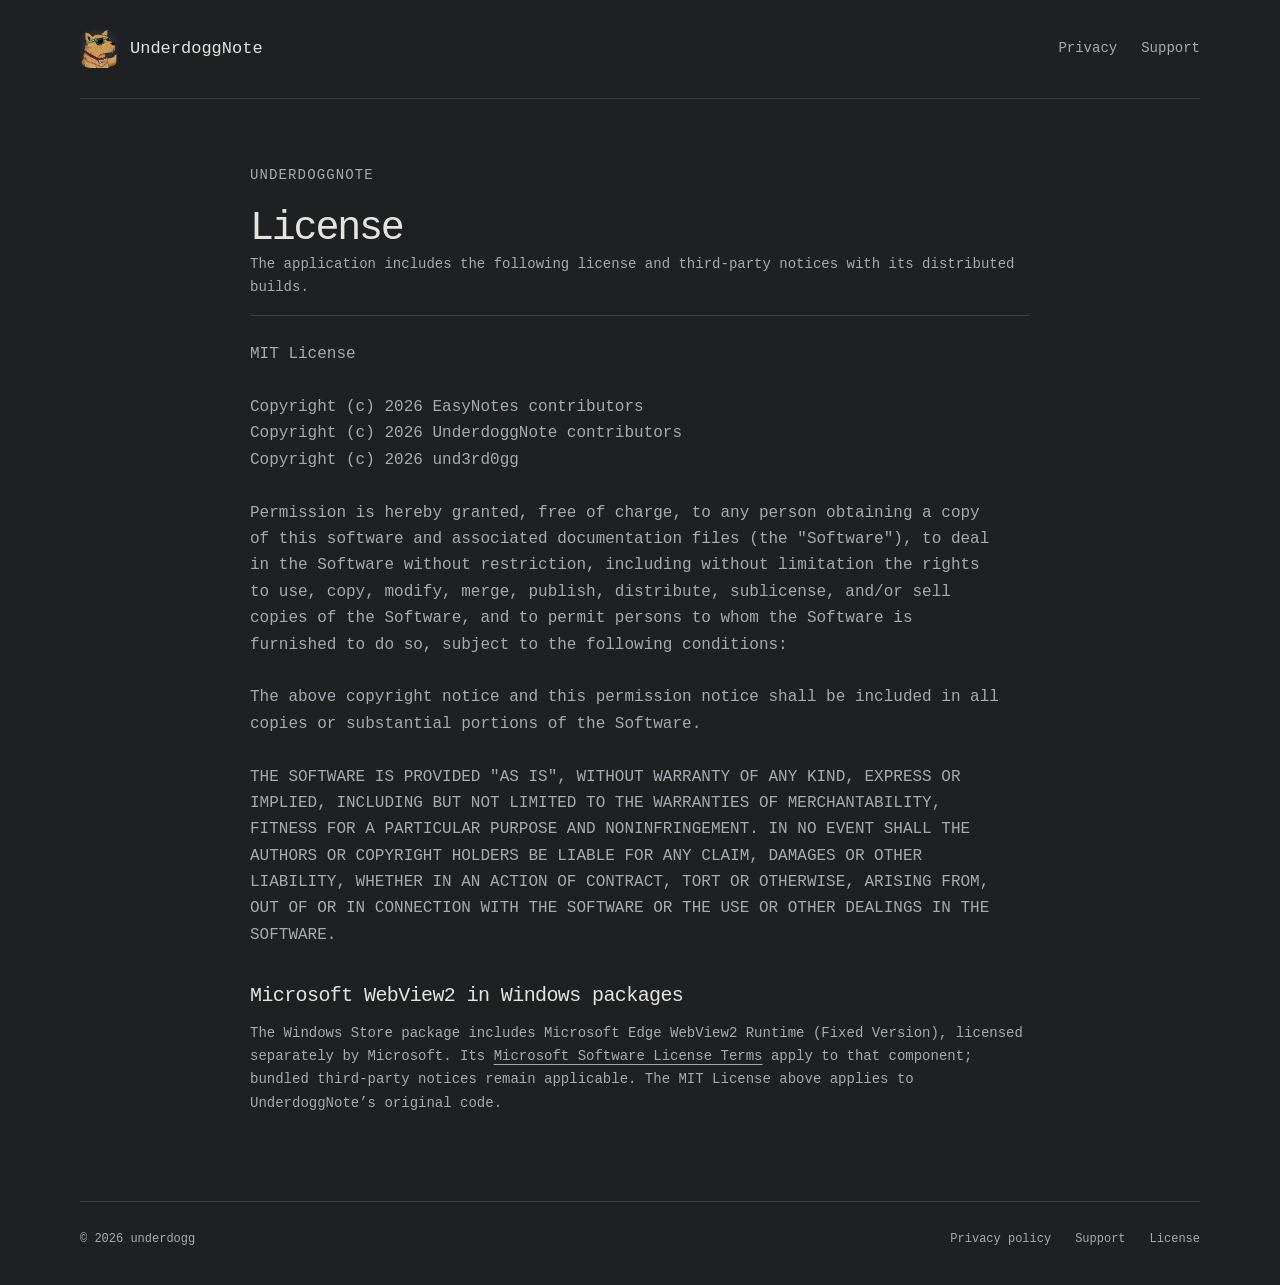
==== license/index.html @ 459000a4 "Document public OAuth availability and Microsoft runtime notices" ====
<!doctype html>
<html lang="en"><head><meta charset="utf-8"><meta name="viewport" content="width=device-width,initial-scale=1"><title>UnderdoggNote — License</title><meta name="description" content="UnderdoggNote license information from publisher underdogg."><meta http-equiv="Content-Security-Policy" content="default-src 'none'; style-src 'self'; img-src 'self'; base-uri 'none'; form-action 'none'"><link rel="icon" href="/assets/app-icon.png"><link rel="stylesheet" href="/site.css"></head><body><a class="skip" href="#content">Skip to content</a><div class="shell"><header><a class="brand" href="/"><img src="/assets/app-icon.png" width="38" height="38" alt=""><span>UnderdoggNote</span></a><nav aria-label="Main navigation"><a href="/privacy/">Privacy</a><a href="/support/">Support</a></nav></header><main id="content"><article class="prose"><p class="eyebrow">UnderdoggNote</p><h1>License</h1><p>The application includes the following license and third-party notices with its distributed builds.</p><pre>MIT License

Copyright (c) 2026 EasyNotes contributors
Copyright (c) 2026 UnderdoggNote contributors
Copyright (c) 2026 und3rd0gg

Permission is hereby granted, free of charge, to any person obtaining a copy
of this software and associated documentation files (the &quot;Software&quot;), to deal
in the Software without restriction, including without limitation the rights
to use, copy, modify, merge, publish, distribute, sublicense, and/or sell
copies of the Software, and to permit persons to whom the Software is
furnished to do so, subject to the following conditions:

The above copyright notice and this permission notice shall be included in all
copies or substantial portions of the Software.

THE SOFTWARE IS PROVIDED &quot;AS IS&quot;, WITHOUT WARRANTY OF ANY KIND, EXPRESS OR
IMPLIED, INCLUDING BUT NOT LIMITED TO THE WARRANTIES OF MERCHANTABILITY,
FITNESS FOR A PARTICULAR PURPOSE AND NONINFRINGEMENT. IN NO EVENT SHALL THE
AUTHORS OR COPYRIGHT HOLDERS BE LIABLE FOR ANY CLAIM, DAMAGES OR OTHER
LIABILITY, WHETHER IN AN ACTION OF CONTRACT, TORT OR OTHERWISE, ARISING FROM,
OUT OF OR IN CONNECTION WITH THE SOFTWARE OR THE USE OR OTHER DEALINGS IN THE
SOFTWARE.
</pre><h2>Microsoft WebView2 in Windows packages</h2><p>The Windows Store package includes Microsoft Edge WebView2 Runtime (Fixed Version), licensed separately by Microsoft. Its <a href="/assets/webview2-license.txt">Microsoft Software License Terms</a> apply to that component; bundled third-party notices remain applicable. The MIT License above applies to UnderdoggNote’s original code.</p></article></main><footer><span>© 2026 underdogg</span><nav aria-label="Footer navigation"><a href="/privacy/">Privacy policy</a><a href="/support/">Support</a><a href="/license/">License</a></nav></footer></div></body></html>
---- site.css ----
:root{color-scheme:dark;--bg:#1e2022;--surface:#25282b;--line:#3a3f44;--ink:#e6e4df;--muted:#a5abb2;--blue:#58c2ff;font:16px/1.65 ui-monospace,SFMono-Regular,Consolas,"Liberation Mono",monospace;background:var(--bg);color:var(--ink)}
*{box-sizing:border-box}body{margin:0}a{color:inherit;text-underline-offset:4px}a:hover{color:var(--blue)}a:focus-visible{outline:2px solid var(--blue);outline-offset:5px;border-radius:3px}p,h1,h2{margin:0}p+p{margin-top:1em}.shell{width:min(1120px,calc(100% - 56px));margin:auto}.skip{position:fixed;top:-100px;left:16px;padding:10px;background:var(--surface);z-index:10}.skip:focus{top:12px}header,footer{display:flex;align-items:center;justify-content:space-between;gap:24px}header{padding:30px 0;border-bottom:1px solid var(--line)}nav{display:flex;gap:24px;flex-wrap:wrap}nav a{text-decoration:none;color:var(--muted);font-size:14px}.brand{display:flex;align-items:center;gap:12px;text-decoration:none;font-size:17px}.brand img{border-radius:10px}.hero{display:grid;grid-template-columns:1.2fr 1fr;gap:64px;align-items:center;padding:94px 0 82px}.eyebrow{font-size:12px;letter-spacing:.08em;text-transform:uppercase;color:var(--muted);margin-bottom:18px}h1{font-size:clamp(34px,4.9vw,59px);line-height:1.13;letter-spacing:-.055em;font-weight:500}h2{font-size:20px;line-height:1.4;font-weight:500;letter-spacing:-.03em}.lead{color:var(--muted);font-size:17px;line-height:1.8;margin-top:25px;max-width:55ch}.hero-actions{display:flex;flex-direction:column;align-items:flex-start;gap:18px;margin-top:30px}.button{display:inline-flex;align-items:center;justify-content:space-between;gap:24px;border:1px solid #656c73;background:#30353a;text-decoration:none;padding:13px 18px;border-radius:10px;font-size:14px;min-height:48px}.text-link{font-size:13px;color:var(--muted)}.availability{margin-top:28px;color:var(--muted);font-size:12px;line-height:1.8}.note-demo{border:1px solid #464d54;border-radius:16px;background:radial-gradient(circle,#373c42 1px,transparent 1px),#202326;background-size:20px 20px;box-shadow:0 22px 60px #0003;transform:rotate(1.2deg);overflow:hidden}.demo-top,.demo-bottom{display:flex;justify-content:space-between;align-items:center;gap:16px;background:var(--surface);padding:14px 18px;color:var(--muted);font-size:10px}.demo-top{border-bottom:1px solid var(--line);letter-spacing:.1em}.demo-bottom{border-top:1px solid var(--line)}.demo-content{padding:32px 22px;min-height:278px;font-size:13px;line-height:2}.demo-content .muted{color:var(--muted)}.check{margin-top:24px!important}.feature-grid{display:grid;grid-template-columns:repeat(3,1fr);gap:28px;padding:22px 0 66px}.feature-grid article{padding-top:22px;border-top:1px solid var(--line)}.feature-number{font-size:12px;color:var(--blue);display:block;margin-bottom:15px}.feature-grid p{color:var(--muted);font-size:13px;margin-top:13px}.quiet-panel{display:flex;justify-content:space-between;gap:36px;background:var(--surface);border:1px solid var(--line);border-radius:14px;padding:30px}.quiet-panel .eyebrow{margin-bottom:9px}.quiet-panel>p{max-width:60ch;color:var(--muted);font-size:14px}.privacy-callout{padding:68px 0 76px;max-width:75ch}.privacy-callout p{font-size:14px;color:var(--muted);margin:16px 0}.prose{max-width:780px;margin:65px auto 86px}.prose h1{font-size:40px;line-height:1.2;overflow-wrap:anywhere}.prose h2{margin:34px 0 12px}.prose p{font-size:14px;color:var(--muted);overflow-wrap:anywhere}.prose .lead{font-size:18px}.document-date{margin:18px 0 32px}.prose .quiet-panel{margin-top:30px;padding:24px}.prose pre{white-space:pre-wrap;overflow-wrap:anywhere;font:13px/1.8 inherit;color:var(--muted);border-top:1px solid var(--line);padding-top:25px}footer{border-top:1px solid var(--line);padding:28px 0 36px;color:var(--muted);font-size:12px}footer nav a{font-size:12px}
@media(max-width:760px){.shell{width:calc(100% - 36px)}header{padding:20px 0;gap:16px}.brand{font-size:14px;gap:9px}.brand img{width:32px;height:32px}nav{gap:14px}nav a{font-size:12px}.hero{grid-template-columns:1fr;gap:44px;padding:54px 0 50px}.hero h1{font-size:44px}.lead{font-size:15px}.note-demo{transform:none}.demo-content{min-height:235px}.feature-grid{grid-template-columns:1fr;gap:30px;padding-bottom:42px}.quiet-panel{flex-direction:column;gap:20px;padding:24px}.privacy-callout{padding:48px 0}.prose{margin:40px auto 55px}.prose h1{font-size:32px}.prose .lead{font-size:16px}footer{align-items:flex-start;flex-direction:column;gap:16px}}
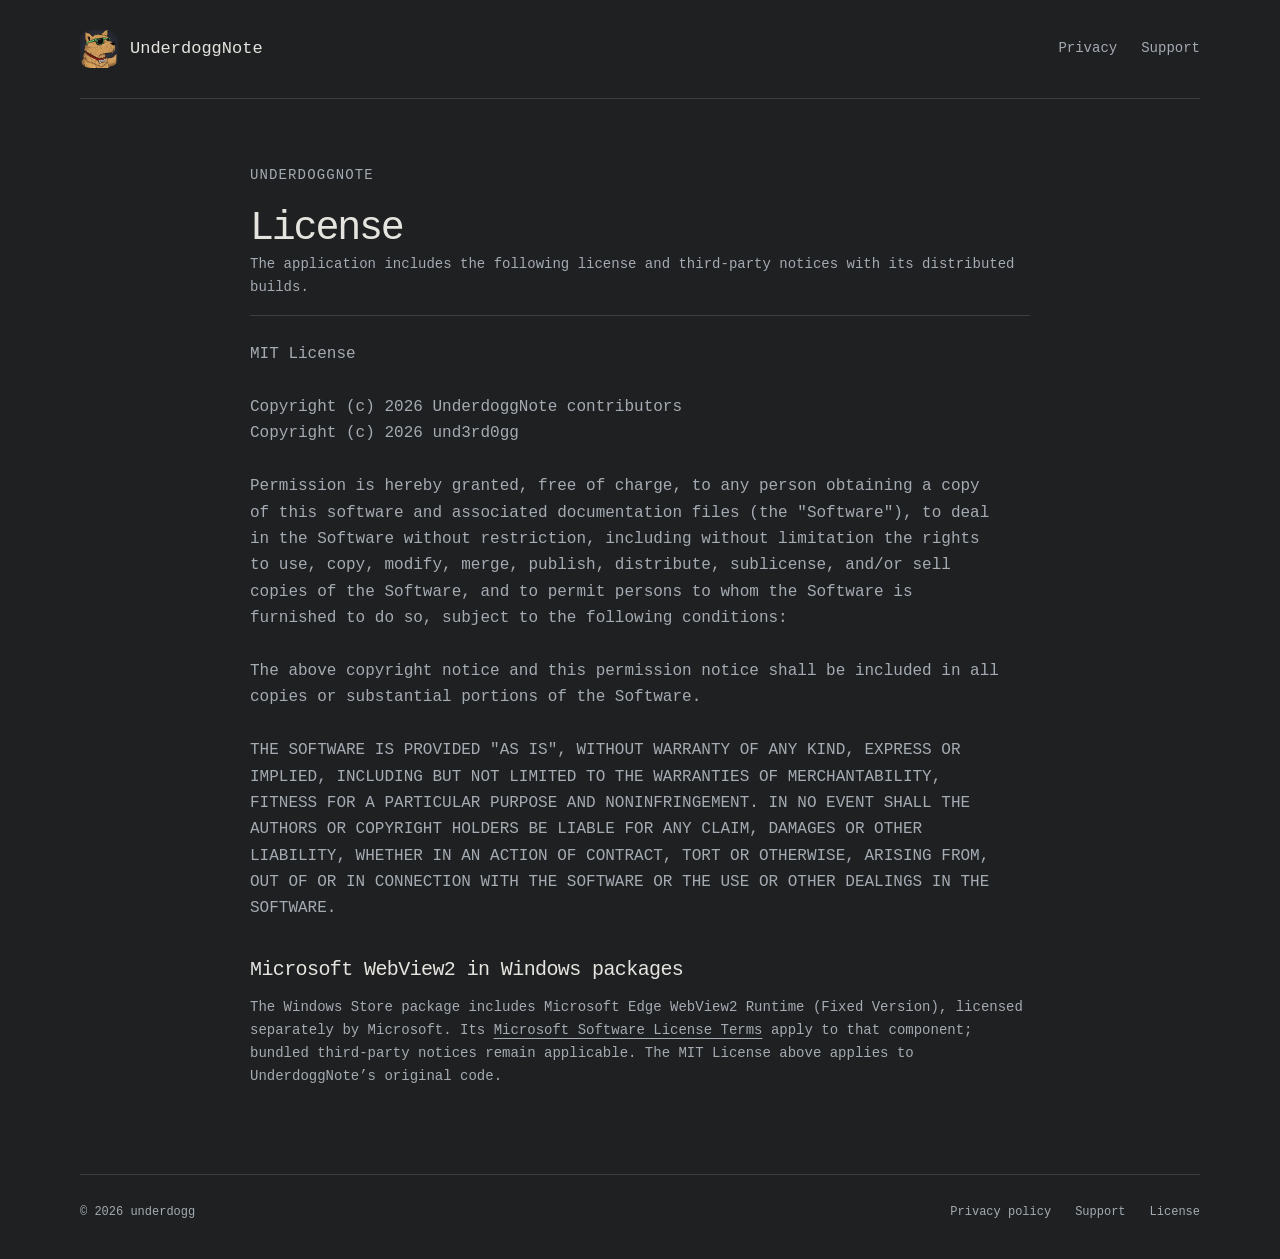
==== commit 061a7757: "Remove unrelated copyright from license page" ====
--- a/license/index.html
+++ b/license/index.html
@@ -1,7 +1,6 @@
 <!doctype html>
 <html lang="en"><head><meta charset="utf-8"><meta name="viewport" content="width=device-width,initial-scale=1"><title>UnderdoggNote — License</title><meta name="description" content="UnderdoggNote license information from publisher underdogg."><meta http-equiv="Content-Security-Policy" content="default-src 'none'; style-src 'self'; img-src 'self'; base-uri 'none'; form-action 'none'"><link rel="icon" href="/assets/app-icon.png"><link rel="stylesheet" href="/site.css"></head><body><a class="skip" href="#content">Skip to content</a><div class="shell"><header><a class="brand" href="/"><img src="/assets/app-icon.png" width="38" height="38" alt=""><span>UnderdoggNote</span></a><nav aria-label="Main navigation"><a href="/privacy/">Privacy</a><a href="/support/">Support</a></nav></header><main id="content"><article class="prose"><p class="eyebrow">UnderdoggNote</p><h1>License</h1><p>The application includes the following license and third-party notices with its distributed builds.</p><pre>MIT License
 
-Copyright (c) 2026 EasyNotes contributors
 Copyright (c) 2026 UnderdoggNote contributors
 Copyright (c) 2026 und3rd0gg
 
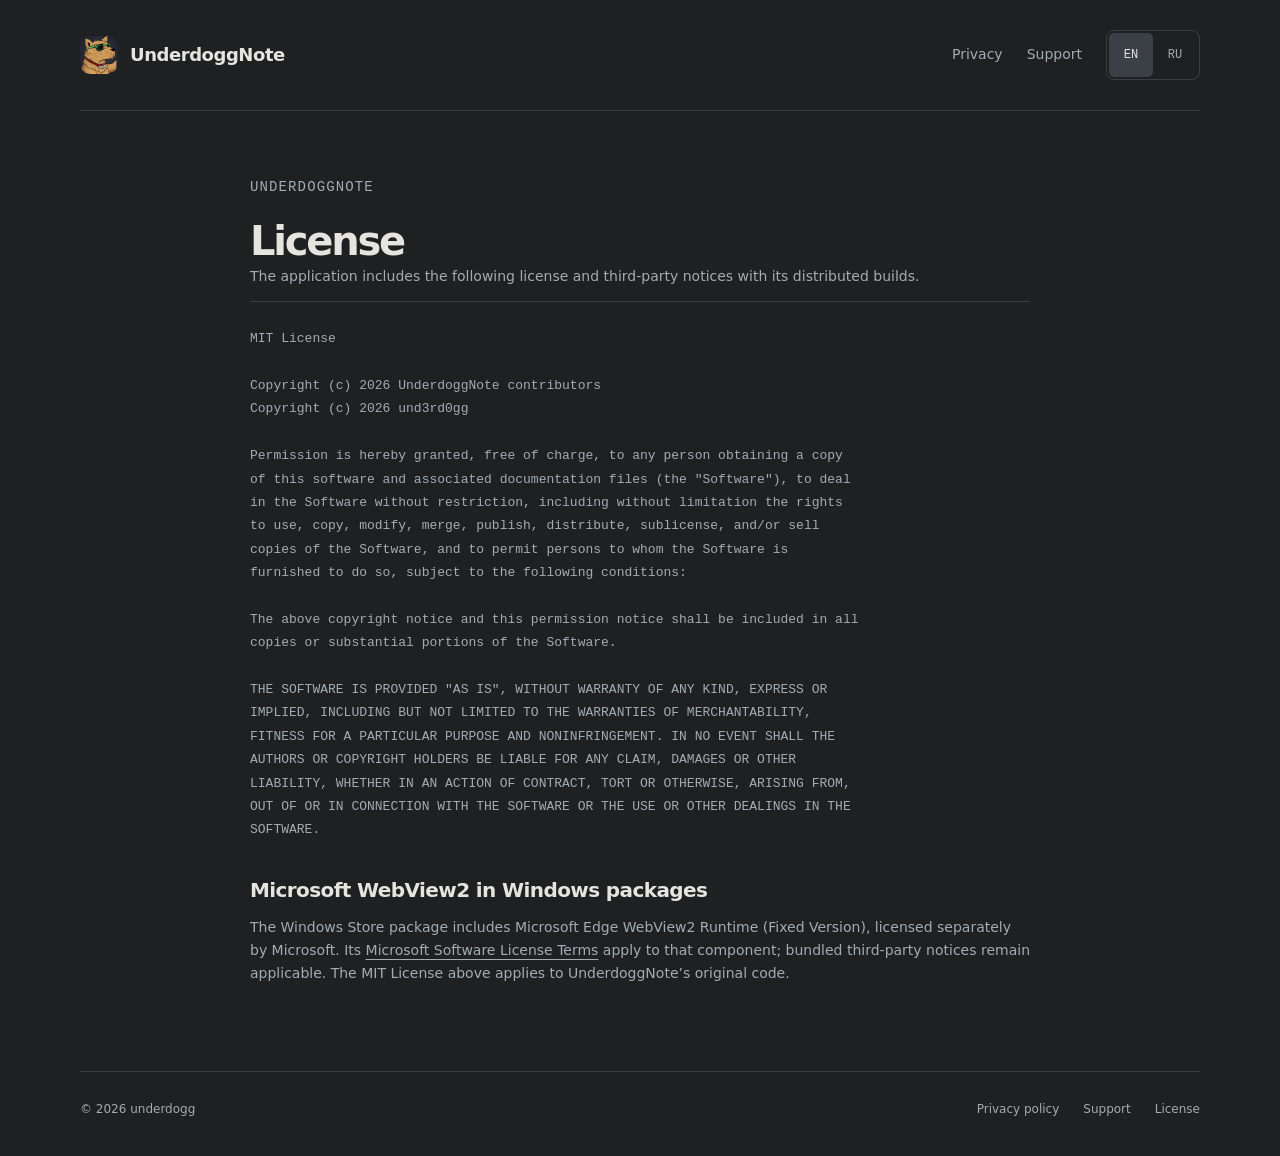
==== commit 0ab7ff09: "Add Russian pages and simplify English copy" ====
--- a/license/index.html
+++ b/license/index.html
@@ -1,5 +1,10 @@
 <!doctype html>
-<html lang="en"><head><meta charset="utf-8"><meta name="viewport" content="width=device-width,initial-scale=1"><title>UnderdoggNote — License</title><meta name="description" content="UnderdoggNote license information from publisher underdogg."><meta http-equiv="Content-Security-Policy" content="default-src 'none'; style-src 'self'; img-src 'self'; base-uri 'none'; form-action 'none'"><link rel="icon" href="/assets/app-icon.png"><link rel="stylesheet" href="/site.css"></head><body><a class="skip" href="#content">Skip to content</a><div class="shell"><header><a class="brand" href="/"><img src="/assets/app-icon.png" width="38" height="38" alt=""><span>UnderdoggNote</span></a><nav aria-label="Main navigation"><a href="/privacy/">Privacy</a><a href="/support/">Support</a></nav></header><main id="content"><article class="prose"><p class="eyebrow">UnderdoggNote</p><h1>License</h1><p>The application includes the following license and third-party notices with its distributed builds.</p><pre>MIT License
+<html lang="en"><head><meta charset="utf-8"><meta name="viewport" content="width=device-width,initial-scale=1"><title>UnderdoggNote — License</title><meta name="description" content="UnderdoggNote license information from publisher underdogg."><meta http-equiv="Content-Security-Policy" content="default-src 'none'; style-src 'self'; img-src 'self'; base-uri 'none'; form-action 'none'"><link rel="icon" href="/assets/app-icon.png"><link rel="stylesheet" href="/site.css">  <link rel="canonical" href="https://und3rd0gg.github.io/license/">
+  <link rel="alternate" hreflang="en" href="https://und3rd0gg.github.io/license/">
+  <link rel="alternate" hreflang="ru" href="https://und3rd0gg.github.io/ru/license/">
+  <link rel="alternate" hreflang="x-default" href="https://und3rd0gg.github.io/license/">
+</head><body><a class="skip" href="#content">Skip to content</a><div class="shell"><header><a class="brand" href="/"><img src="/assets/app-icon.png" width="38" height="38" alt=""><span>UnderdoggNote</span></a><nav aria-label="Main navigation"><a href="/privacy/">Privacy</a><a href="/support/">Support</a></nav>  <nav class="language-switch" aria-label="Site language"><span lang="en" aria-current="page">EN</span><a href="/ru/license/" lang="ru" hreflang="ru" aria-label="Переключить на русский">RU</a></nav>
+    </header><main id="content"><article class="prose"><p class="eyebrow">UnderdoggNote</p><h1>License</h1><p>The application includes the following license and third-party notices with its distributed builds.</p><pre>MIT License
 
 Copyright (c) 2026 UnderdoggNote contributors
 Copyright (c) 2026 und3rd0gg
--- a/site.css
+++ b/site.css
@@ -1,3 +1,32 @@
 :root{color-scheme:dark;--bg:#1e2022;--surface:#25282b;--line:#3a3f44;--ink:#e6e4df;--muted:#a5abb2;--blue:#58c2ff;font:16px/1.65 ui-monospace,SFMono-Regular,Consolas,"Liberation Mono",monospace;background:var(--bg);color:var(--ink)}
 *{box-sizing:border-box}body{margin:0}a{color:inherit;text-underline-offset:4px}a:hover{color:var(--blue)}a:focus-visible{outline:2px solid var(--blue);outline-offset:5px;border-radius:3px}p,h1,h2{margin:0}p+p{margin-top:1em}.shell{width:min(1120px,calc(100% - 56px));margin:auto}.skip{position:fixed;top:-100px;left:16px;padding:10px;background:var(--surface);z-index:10}.skip:focus{top:12px}header,footer{display:flex;align-items:center;justify-content:space-between;gap:24px}header{padding:30px 0;border-bottom:1px solid var(--line)}nav{display:flex;gap:24px;flex-wrap:wrap}nav a{text-decoration:none;color:var(--muted);font-size:14px}.brand{display:flex;align-items:center;gap:12px;text-decoration:none;font-size:17px}.brand img{border-radius:10px}.hero{display:grid;grid-template-columns:1.2fr 1fr;gap:64px;align-items:center;padding:94px 0 82px}.eyebrow{font-size:12px;letter-spacing:.08em;text-transform:uppercase;color:var(--muted);margin-bottom:18px}h1{font-size:clamp(34px,4.9vw,59px);line-height:1.13;letter-spacing:-.055em;font-weight:500}h2{font-size:20px;line-height:1.4;font-weight:500;letter-spacing:-.03em}.lead{color:var(--muted);font-size:17px;line-height:1.8;margin-top:25px;max-width:55ch}.hero-actions{display:flex;flex-direction:column;align-items:flex-start;gap:18px;margin-top:30px}.button{display:inline-flex;align-items:center;justify-content:space-between;gap:24px;border:1px solid #656c73;background:#30353a;text-decoration:none;padding:13px 18px;border-radius:10px;font-size:14px;min-height:48px}.text-link{font-size:13px;color:var(--muted)}.availability{margin-top:28px;color:var(--muted);font-size:12px;line-height:1.8}.note-demo{border:1px solid #464d54;border-radius:16px;background:radial-gradient(circle,#373c42 1px,transparent 1px),#202326;background-size:20px 20px;box-shadow:0 22px 60px #0003;transform:rotate(1.2deg);overflow:hidden}.demo-top,.demo-bottom{display:flex;justify-content:space-between;align-items:center;gap:16px;background:var(--surface);padding:14px 18px;color:var(--muted);font-size:10px}.demo-top{border-bottom:1px solid var(--line);letter-spacing:.1em}.demo-bottom{border-top:1px solid var(--line)}.demo-content{padding:32px 22px;min-height:278px;font-size:13px;line-height:2}.demo-content .muted{color:var(--muted)}.check{margin-top:24px!important}.feature-grid{display:grid;grid-template-columns:repeat(3,1fr);gap:28px;padding:22px 0 66px}.feature-grid article{padding-top:22px;border-top:1px solid var(--line)}.feature-number{font-size:12px;color:var(--blue);display:block;margin-bottom:15px}.feature-grid p{color:var(--muted);font-size:13px;margin-top:13px}.quiet-panel{display:flex;justify-content:space-between;gap:36px;background:var(--surface);border:1px solid var(--line);border-radius:14px;padding:30px}.quiet-panel .eyebrow{margin-bottom:9px}.quiet-panel>p{max-width:60ch;color:var(--muted);font-size:14px}.privacy-callout{padding:68px 0 76px;max-width:75ch}.privacy-callout p{font-size:14px;color:var(--muted);margin:16px 0}.prose{max-width:780px;margin:65px auto 86px}.prose h1{font-size:40px;line-height:1.2;overflow-wrap:anywhere}.prose h2{margin:34px 0 12px}.prose p{font-size:14px;color:var(--muted);overflow-wrap:anywhere}.prose .lead{font-size:18px}.document-date{margin:18px 0 32px}.prose .quiet-panel{margin-top:30px;padding:24px}.prose pre{white-space:pre-wrap;overflow-wrap:anywhere;font:13px/1.8 inherit;color:var(--muted);border-top:1px solid var(--line);padding-top:25px}footer{border-top:1px solid var(--line);padding:28px 0 36px;color:var(--muted);font-size:12px}footer nav a{font-size:12px}
 @media(max-width:760px){.shell{width:calc(100% - 36px)}header{padding:20px 0;gap:16px}.brand{font-size:14px;gap:9px}.brand img{width:32px;height:32px}nav{gap:14px}nav a{font-size:12px}.hero{grid-template-columns:1fr;gap:44px;padding:54px 0 50px}.hero h1{font-size:44px}.lead{font-size:15px}.note-demo{transform:none}.demo-content{min-height:235px}.feature-grid{grid-template-columns:1fr;gap:30px;padding-bottom:42px}.quiet-panel{flex-direction:column;gap:20px;padding:24px}.privacy-callout{padding:48px 0}.prose{margin:40px auto 55px}.prose h1{font-size:32px}.prose .lead{font-size:16px}footer{align-items:flex-start;flex-direction:column;gap:16px}}
+
+/* Landing page and first-user feedback, October 2026. */
+:root{--blue:#82d1ff;--green:#b3d5aa;font-family:system-ui,-apple-system,BlinkMacSystemFont,"Segoe UI",sans-serif}
+html{scroll-padding-top:24px}h3,figure{margin:0}.brand{font-size:18px;font-weight:600;letter-spacing:-.025em}.hero{grid-template-columns:1.15fr 1fr;gap:76px;padding:90px 0 78px}h1{font-size:clamp(40px,4.8vw,60px);font-weight:550}h2,h3{font-weight:550}h3{font-size:23px;line-height:1.3;letter-spacing:-.03em}.eyebrow{display:flex;align-items:center;gap:9px;font-family:ui-monospace,SFMono-Regular,Consolas,monospace;font-size:11px}.status-light{display:inline-block;width:6px;height:6px;border-radius:50%;background:var(--green);flex:0 0 auto}.lead{font-size:18px;max-width:49ch}kbd{display:inline-block;border:1px solid #51575d;border-bottom-width:2px;border-radius:5px;padding:0 5px;color:var(--ink);font:.8em/1.65 ui-monospace,SFMono-Regular,Consolas,monospace;white-space:nowrap}
+.button{justify-content:center;gap:17px;padding:14px 18px;border-radius:9px;font-size:15px;font-weight:550;min-height:50px;text-align:center}.button:hover{background:#3a4148;color:var(--ink);border-color:var(--muted)}.button-primary{color:#202522;background:var(--green);border-color:var(--green)}.button-primary:hover{color:#202522;background:#c4e5ba;border-color:#c4e5ba}.store-mark{display:grid;grid-template-columns:repeat(2,7px);grid-template-rows:repeat(2,7px);gap:2px;flex-shrink:0}.store-mark i{background:currentColor}.text-link{font-size:14px}.availability{margin-top:24px;font-size:12px;line-height:1.9}
+.capture-preview{min-width:0}.note-demo{transform:none;border-radius:13px;font-family:ui-monospace,SFMono-Regular,Consolas,"Liberation Mono",monospace}.demo-content{padding:34px 23px;min-height:285px;font-size:12px}.demo-heading{color:#c5d9e5}.demo-checked{color:#a49fb2}.saved-light{display:inline-block;width:5px;height:5px;border-radius:50%;background:var(--muted);margin-left:5px}figcaption{font-size:11px;color:var(--muted);margin-top:14px;text-align:center}
+.feature-grid{grid-template-columns:repeat(3,minmax(0,1fr));gap:36px;padding:15px 0 72px}.feature-number{font:10px/1.6 ui-monospace,SFMono-Regular,Consolas,monospace;letter-spacing:.06em;margin-bottom:16px}.feature-grid p{font-size:14px}.platform-section{padding:48px 0 72px;border-top:1px solid var(--line)}.section-heading .eyebrow{margin-bottom:12px}.section-heading h2{font-size:34px}.section-heading>p:last-child{color:var(--muted);font-size:15px;margin-top:13px;max-width:48ch}.platform-grid{display:grid;grid-template-columns:repeat(3,minmax(0,1fr));gap:18px;margin-top:30px}.platform-card{display:flex;flex-direction:column;align-items:flex-start;background:var(--surface);border:1px solid var(--line);border-radius:12px;padding:25px}.platform-available{border-color:#667d63}.platform-status{display:flex;align-items:center;gap:8px;color:var(--muted);font:10px/1.6 ui-monospace,SFMono-Regular,Consolas,monospace;margin-bottom:19px}.platform-available .platform-status{color:var(--green)}.platform-card p{font-size:14px;color:var(--muted);margin:13px 0 24px}.platform-link{color:var(--ink);font-size:13px;margin-top:auto}
+.tester-panel{display:grid;grid-template-columns:1fr 1fr;gap:32px 64px;background:var(--surface);border:1px solid var(--line);border-radius:14px;padding:38px}.try-steps{margin:0;padding-left:24px;color:var(--muted);font-size:14px}.try-steps li{padding-left:8px;margin-bottom:19px}.try-steps li:last-child{margin-bottom:0}.try-steps li::marker{color:var(--blue);font:12px ui-monospace,SFMono-Regular,Consolas,monospace}.try-steps span{display:block;color:var(--ink);font-size:16px;margin-bottom:5px}.tester-actions{display:flex;align-items:center;gap:22px;grid-column:1/-1;border-top:1px solid var(--line);padding-top:26px}.tester-actions p{color:var(--muted);font-size:12px}.privacy-callout .eyebrow{margin:0 0 12px}.prose section{scroll-margin-top:28px}.prose .button{margin-top:19px}.prose li{color:var(--muted);font-size:14px}.prose li+li{margin-top:8px}.prose pre{font:13px/1.8 ui-monospace,SFMono-Regular,Consolas,monospace}
+@media(max-width:850px){.hero{gap:35px}.platform-card{padding:21px}.tester-panel{gap:30px;padding:30px}}
+@media(max-width:700px){header{align-items:flex-start;flex-wrap:wrap;gap:18px}.brand{font-size:16px;gap:10px}nav{gap:20px}nav a{font-size:13px}.hero{grid-template-columns:1fr;gap:40px;padding:46px 0 44px}.hero h1{font-size:clamp(36px,9vw,52px)}.lead{font-size:16px;margin-top:22px}.hero-actions{align-items:stretch}.hero-actions .text-link{align-self:flex-start}.button{font-size:14px;gap:12px;padding:14px}.capture-preview{max-width:440px;width:100%;margin:auto}.demo-content{min-height:245px}.feature-grid{grid-template-columns:1fr;gap:26px;padding-bottom:45px}.feature-grid article{padding-top:19px}.feature-number{margin-bottom:12px}.platform-section{padding:38px 0 44px}.platform-grid{grid-template-columns:1fr;gap:14px;margin-top:24px}.platform-card{padding:24px}.platform-status{margin-bottom:12px}.section-heading h2{font-size:29px}.tester-panel{grid-template-columns:1fr;padding:25px}.tester-actions{flex-direction:column;align-items:flex-start;gap:14px}.privacy-callout{padding:44px 0}}
+.key-chord{white-space:nowrap}
+
+/* Both languages share the layout; page URLs retain the selected language. */
+header{display:grid;grid-template-columns:1fr auto auto}
+.language-switch{display:inline-flex;align-items:center;gap:0;flex-wrap:nowrap;border:1px solid var(--line);border-radius:8px;padding:2px}
+.language-switch a,.language-switch span{display:inline-flex;align-items:center;justify-content:center;min-width:44px;min-height:44px;padding:6px 9px;font:12px/1.2 ui-monospace,SFMono-Regular,Consolas,monospace;text-decoration:none;border-radius:5px}
+.language-switch [aria-current="page"]{color:var(--ink);background:#3a4046}
+.language-switch a{color:var(--muted)}
+.language-switch a:hover{color:var(--ink);background:#30353a}
+.hero h1:lang(ru){font-size:clamp(36px,4.3vw,54px);letter-spacing:-.045em}
+.demo-content:lang(ru){font-size:11px}
+@media(max-width:700px){
+  header{grid-template-columns:minmax(0,1fr) auto;gap:16px 10px}
+  header>.brand{grid-column:1;grid-row:1}
+  header>.language-switch{grid-column:2;grid-row:1}
+  header>nav:not(.language-switch){grid-column:1/-1;grid-row:2;gap:12px 18px}
+  .language-switch a,.language-switch span{min-width:44px;min-height:44px;padding:6px 7px}
+  .hero h1:lang(ru){font-size:clamp(32px,8vw,48px)}
+}
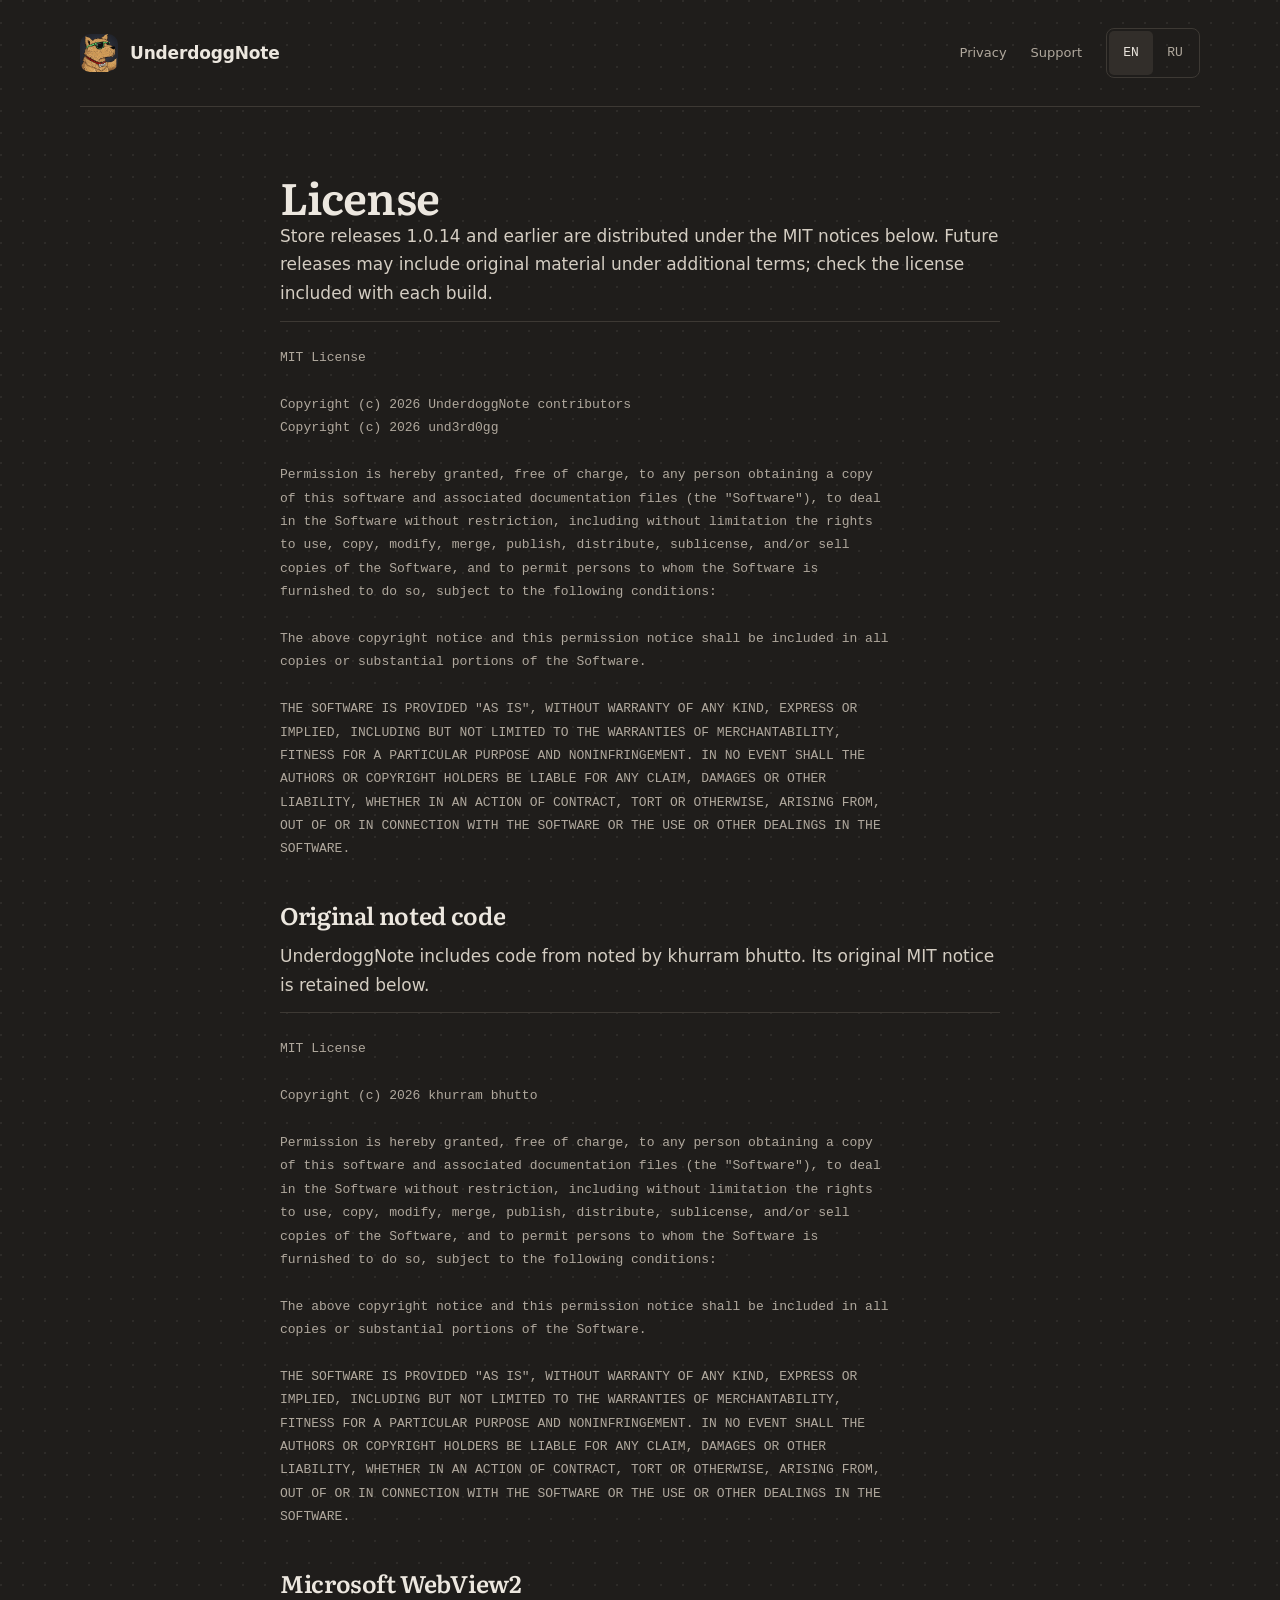
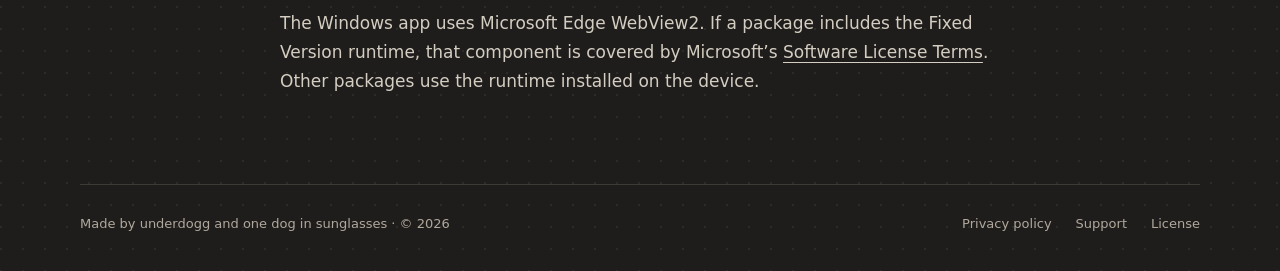
==== commit 1c77e93a: "Refresh bilingual site and mobile sharing" ====
--- a/license/index.html
+++ b/license/index.html
@@ -1,10 +1,10 @@
 <!doctype html>
-<html lang="en"><head><meta charset="utf-8"><meta name="viewport" content="width=device-width,initial-scale=1"><title>UnderdoggNote — License</title><meta name="description" content="UnderdoggNote license information from publisher underdogg."><meta http-equiv="Content-Security-Policy" content="default-src 'none'; style-src 'self'; img-src 'self'; base-uri 'none'; form-action 'none'"><link rel="icon" href="/assets/app-icon.png"><link rel="stylesheet" href="/site.css">  <link rel="canonical" href="https://und3rd0gg.github.io/license/">
+<html lang="en"><head><meta charset="utf-8"><meta name="viewport" content="width=device-width,initial-scale=1"><title>UnderdoggNote — License</title><meta name="description" content="UnderdoggNote license information from publisher underdogg."><meta http-equiv="Content-Security-Policy" content="default-src 'none'; style-src 'self'; img-src 'self'; font-src 'self'; base-uri 'none'; form-action 'none'"><link rel="icon" href="/assets/app-icon.png"><link rel="stylesheet" href="/site.css?v=20261029a">  <link rel="canonical" href="https://und3rd0gg.github.io/license/">
   <link rel="alternate" hreflang="en" href="https://und3rd0gg.github.io/license/">
   <link rel="alternate" hreflang="ru" href="https://und3rd0gg.github.io/ru/license/">
   <link rel="alternate" hreflang="x-default" href="https://und3rd0gg.github.io/license/">
 </head><body><a class="skip" href="#content">Skip to content</a><div class="shell"><header><a class="brand" href="/"><img src="/assets/app-icon.png" width="38" height="38" alt=""><span>UnderdoggNote</span></a><nav aria-label="Main navigation"><a href="/privacy/">Privacy</a><a href="/support/">Support</a></nav>  <nav class="language-switch" aria-label="Site language"><span lang="en" aria-current="page">EN</span><a href="/ru/license/" lang="ru" hreflang="ru" aria-label="Переключить на русский">RU</a></nav>
-    </header><main id="content"><article class="prose"><p class="eyebrow">UnderdoggNote</p><h1>License</h1><p>The application includes the following license and third-party notices with its distributed builds.</p><pre>MIT License
+    </header><main id="content"><article class="prose"><h1>License</h1><p>Store releases 1.0.14 and earlier are distributed under the MIT notices below. Future releases may include original material under additional terms; check the license included with each build.</p><pre>MIT License
 
 Copyright (c) 2026 UnderdoggNote contributors
 Copyright (c) 2026 und3rd0gg
@@ -26,4 +26,25 @@
 LIABILITY, WHETHER IN AN ACTION OF CONTRACT, TORT OR OTHERWISE, ARISING FROM,
 OUT OF OR IN CONNECTION WITH THE SOFTWARE OR THE USE OR OTHER DEALINGS IN THE
 SOFTWARE.
-</pre><h2>Microsoft WebView2 in Windows packages</h2><p>The Windows Store package includes Microsoft Edge WebView2 Runtime (Fixed Version), licensed separately by Microsoft. Its <a href="/assets/webview2-license.txt">Microsoft Software License Terms</a> apply to that component; bundled third-party notices remain applicable. The MIT License above applies to UnderdoggNote’s original code.</p></article></main><footer><span>© 2026 underdogg</span><nav aria-label="Footer navigation"><a href="/privacy/">Privacy policy</a><a href="/support/">Support</a><a href="/license/">License</a></nav></footer></div></body></html>
+</pre><h2>Original noted code</h2><p>UnderdoggNote includes code from noted by khurram bhutto. Its original MIT notice is retained below.</p><pre>MIT License
+
+Copyright (c) 2026 khurram bhutto
+
+Permission is hereby granted, free of charge, to any person obtaining a copy
+of this software and associated documentation files (the &quot;Software&quot;), to deal
+in the Software without restriction, including without limitation the rights
+to use, copy, modify, merge, publish, distribute, sublicense, and/or sell
+copies of the Software, and to permit persons to whom the Software is
+furnished to do so, subject to the following conditions:
+
+The above copyright notice and this permission notice shall be included in all
+copies or substantial portions of the Software.
+
+THE SOFTWARE IS PROVIDED &quot;AS IS&quot;, WITHOUT WARRANTY OF ANY KIND, EXPRESS OR
+IMPLIED, INCLUDING BUT NOT LIMITED TO THE WARRANTIES OF MERCHANTABILITY,
+FITNESS FOR A PARTICULAR PURPOSE AND NONINFRINGEMENT. IN NO EVENT SHALL THE
+AUTHORS OR COPYRIGHT HOLDERS BE LIABLE FOR ANY CLAIM, DAMAGES OR OTHER
+LIABILITY, WHETHER IN AN ACTION OF CONTRACT, TORT OR OTHERWISE, ARISING FROM,
+OUT OF OR IN CONNECTION WITH THE SOFTWARE OR THE USE OR OTHER DEALINGS IN THE
+SOFTWARE.
+</pre><h2>Microsoft WebView2</h2><p>The Windows app uses Microsoft Edge WebView2. If a package includes the Fixed Version runtime, that component is covered by Microsoft’s <a href="/assets/webview2-license.txt">Software License Terms</a>. Other packages use the runtime installed on the device.</p></article></main><footer><span>Made by underdogg and one dog in sunglasses · © 2026</span><nav aria-label="Footer navigation"><a href="/privacy/">Privacy policy</a><a href="/support/">Support</a><a href="/license/">License</a></nav></footer></div></body></html>
--- a/site.css
+++ b/site.css
@@ -1,32 +1,272 @@
-:root{color-scheme:dark;--bg:#1e2022;--surface:#25282b;--line:#3a3f44;--ink:#e6e4df;--muted:#a5abb2;--blue:#58c2ff;font:16px/1.65 ui-monospace,SFMono-Regular,Consolas,"Liberation Mono",monospace;background:var(--bg);color:var(--ink)}
-*{box-sizing:border-box}body{margin:0}a{color:inherit;text-underline-offset:4px}a:hover{color:var(--blue)}a:focus-visible{outline:2px solid var(--blue);outline-offset:5px;border-radius:3px}p,h1,h2{margin:0}p+p{margin-top:1em}.shell{width:min(1120px,calc(100% - 56px));margin:auto}.skip{position:fixed;top:-100px;left:16px;padding:10px;background:var(--surface);z-index:10}.skip:focus{top:12px}header,footer{display:flex;align-items:center;justify-content:space-between;gap:24px}header{padding:30px 0;border-bottom:1px solid var(--line)}nav{display:flex;gap:24px;flex-wrap:wrap}nav a{text-decoration:none;color:var(--muted);font-size:14px}.brand{display:flex;align-items:center;gap:12px;text-decoration:none;font-size:17px}.brand img{border-radius:10px}.hero{display:grid;grid-template-columns:1.2fr 1fr;gap:64px;align-items:center;padding:94px 0 82px}.eyebrow{font-size:12px;letter-spacing:.08em;text-transform:uppercase;color:var(--muted);margin-bottom:18px}h1{font-size:clamp(34px,4.9vw,59px);line-height:1.13;letter-spacing:-.055em;font-weight:500}h2{font-size:20px;line-height:1.4;font-weight:500;letter-spacing:-.03em}.lead{color:var(--muted);font-size:17px;line-height:1.8;margin-top:25px;max-width:55ch}.hero-actions{display:flex;flex-direction:column;align-items:flex-start;gap:18px;margin-top:30px}.button{display:inline-flex;align-items:center;justify-content:space-between;gap:24px;border:1px solid #656c73;background:#30353a;text-decoration:none;padding:13px 18px;border-radius:10px;font-size:14px;min-height:48px}.text-link{font-size:13px;color:var(--muted)}.availability{margin-top:28px;color:var(--muted);font-size:12px;line-height:1.8}.note-demo{border:1px solid #464d54;border-radius:16px;background:radial-gradient(circle,#373c42 1px,transparent 1px),#202326;background-size:20px 20px;box-shadow:0 22px 60px #0003;transform:rotate(1.2deg);overflow:hidden}.demo-top,.demo-bottom{display:flex;justify-content:space-between;align-items:center;gap:16px;background:var(--surface);padding:14px 18px;color:var(--muted);font-size:10px}.demo-top{border-bottom:1px solid var(--line);letter-spacing:.1em}.demo-bottom{border-top:1px solid var(--line)}.demo-content{padding:32px 22px;min-height:278px;font-size:13px;line-height:2}.demo-content .muted{color:var(--muted)}.check{margin-top:24px!important}.feature-grid{display:grid;grid-template-columns:repeat(3,1fr);gap:28px;padding:22px 0 66px}.feature-grid article{padding-top:22px;border-top:1px solid var(--line)}.feature-number{font-size:12px;color:var(--blue);display:block;margin-bottom:15px}.feature-grid p{color:var(--muted);font-size:13px;margin-top:13px}.quiet-panel{display:flex;justify-content:space-between;gap:36px;background:var(--surface);border:1px solid var(--line);border-radius:14px;padding:30px}.quiet-panel .eyebrow{margin-bottom:9px}.quiet-panel>p{max-width:60ch;color:var(--muted);font-size:14px}.privacy-callout{padding:68px 0 76px;max-width:75ch}.privacy-callout p{font-size:14px;color:var(--muted);margin:16px 0}.prose{max-width:780px;margin:65px auto 86px}.prose h1{font-size:40px;line-height:1.2;overflow-wrap:anywhere}.prose h2{margin:34px 0 12px}.prose p{font-size:14px;color:var(--muted);overflow-wrap:anywhere}.prose .lead{font-size:18px}.document-date{margin:18px 0 32px}.prose .quiet-panel{margin-top:30px;padding:24px}.prose pre{white-space:pre-wrap;overflow-wrap:anywhere;font:13px/1.8 inherit;color:var(--muted);border-top:1px solid var(--line);padding-top:25px}footer{border-top:1px solid var(--line);padding:28px 0 36px;color:var(--muted);font-size:12px}footer nav a{font-size:12px}
-@media(max-width:760px){.shell{width:calc(100% - 36px)}header{padding:20px 0;gap:16px}.brand{font-size:14px;gap:9px}.brand img{width:32px;height:32px}nav{gap:14px}nav a{font-size:12px}.hero{grid-template-columns:1fr;gap:44px;padding:54px 0 50px}.hero h1{font-size:44px}.lead{font-size:15px}.note-demo{transform:none}.demo-content{min-height:235px}.feature-grid{grid-template-columns:1fr;gap:30px;padding-bottom:42px}.quiet-panel{flex-direction:column;gap:20px;padding:24px}.privacy-callout{padding:48px 0}.prose{margin:40px auto 55px}.prose h1{font-size:32px}.prose .lead{font-size:16px}footer{align-items:flex-start;flex-direction:column;gap:16px}}
-
-/* Landing page and first-user feedback, October 2026. */
-:root{--blue:#82d1ff;--green:#b3d5aa;font-family:system-ui,-apple-system,BlinkMacSystemFont,"Segoe UI",sans-serif}
-html{scroll-padding-top:24px}h3,figure{margin:0}.brand{font-size:18px;font-weight:600;letter-spacing:-.025em}.hero{grid-template-columns:1.15fr 1fr;gap:76px;padding:90px 0 78px}h1{font-size:clamp(40px,4.8vw,60px);font-weight:550}h2,h3{font-weight:550}h3{font-size:23px;line-height:1.3;letter-spacing:-.03em}.eyebrow{display:flex;align-items:center;gap:9px;font-family:ui-monospace,SFMono-Regular,Consolas,monospace;font-size:11px}.status-light{display:inline-block;width:6px;height:6px;border-radius:50%;background:var(--green);flex:0 0 auto}.lead{font-size:18px;max-width:49ch}kbd{display:inline-block;border:1px solid #51575d;border-bottom-width:2px;border-radius:5px;padding:0 5px;color:var(--ink);font:.8em/1.65 ui-monospace,SFMono-Regular,Consolas,monospace;white-space:nowrap}
-.button{justify-content:center;gap:17px;padding:14px 18px;border-radius:9px;font-size:15px;font-weight:550;min-height:50px;text-align:center}.button:hover{background:#3a4148;color:var(--ink);border-color:var(--muted)}.button-primary{color:#202522;background:var(--green);border-color:var(--green)}.button-primary:hover{color:#202522;background:#c4e5ba;border-color:#c4e5ba}.store-mark{display:grid;grid-template-columns:repeat(2,7px);grid-template-rows:repeat(2,7px);gap:2px;flex-shrink:0}.store-mark i{background:currentColor}.text-link{font-size:14px}.availability{margin-top:24px;font-size:12px;line-height:1.9}
-.capture-preview{min-width:0}.note-demo{transform:none;border-radius:13px;font-family:ui-monospace,SFMono-Regular,Consolas,"Liberation Mono",monospace}.demo-content{padding:34px 23px;min-height:285px;font-size:12px}.demo-heading{color:#c5d9e5}.demo-checked{color:#a49fb2}.saved-light{display:inline-block;width:5px;height:5px;border-radius:50%;background:var(--muted);margin-left:5px}figcaption{font-size:11px;color:var(--muted);margin-top:14px;text-align:center}
-.feature-grid{grid-template-columns:repeat(3,minmax(0,1fr));gap:36px;padding:15px 0 72px}.feature-number{font:10px/1.6 ui-monospace,SFMono-Regular,Consolas,monospace;letter-spacing:.06em;margin-bottom:16px}.feature-grid p{font-size:14px}.platform-section{padding:48px 0 72px;border-top:1px solid var(--line)}.section-heading .eyebrow{margin-bottom:12px}.section-heading h2{font-size:34px}.section-heading>p:last-child{color:var(--muted);font-size:15px;margin-top:13px;max-width:48ch}.platform-grid{display:grid;grid-template-columns:repeat(3,minmax(0,1fr));gap:18px;margin-top:30px}.platform-card{display:flex;flex-direction:column;align-items:flex-start;background:var(--surface);border:1px solid var(--line);border-radius:12px;padding:25px}.platform-available{border-color:#667d63}.platform-status{display:flex;align-items:center;gap:8px;color:var(--muted);font:10px/1.6 ui-monospace,SFMono-Regular,Consolas,monospace;margin-bottom:19px}.platform-available .platform-status{color:var(--green)}.platform-card p{font-size:14px;color:var(--muted);margin:13px 0 24px}.platform-link{color:var(--ink);font-size:13px;margin-top:auto}
-.tester-panel{display:grid;grid-template-columns:1fr 1fr;gap:32px 64px;background:var(--surface);border:1px solid var(--line);border-radius:14px;padding:38px}.try-steps{margin:0;padding-left:24px;color:var(--muted);font-size:14px}.try-steps li{padding-left:8px;margin-bottom:19px}.try-steps li:last-child{margin-bottom:0}.try-steps li::marker{color:var(--blue);font:12px ui-monospace,SFMono-Regular,Consolas,monospace}.try-steps span{display:block;color:var(--ink);font-size:16px;margin-bottom:5px}.tester-actions{display:flex;align-items:center;gap:22px;grid-column:1/-1;border-top:1px solid var(--line);padding-top:26px}.tester-actions p{color:var(--muted);font-size:12px}.privacy-callout .eyebrow{margin:0 0 12px}.prose section{scroll-margin-top:28px}.prose .button{margin-top:19px}.prose li{color:var(--muted);font-size:14px}.prose li+li{margin-top:8px}.prose pre{font:13px/1.8 ui-monospace,SFMono-Regular,Consolas,monospace}
-@media(max-width:850px){.hero{gap:35px}.platform-card{padding:21px}.tester-panel{gap:30px;padding:30px}}
-@media(max-width:700px){header{align-items:flex-start;flex-wrap:wrap;gap:18px}.brand{font-size:16px;gap:10px}nav{gap:20px}nav a{font-size:13px}.hero{grid-template-columns:1fr;gap:40px;padding:46px 0 44px}.hero h1{font-size:clamp(36px,9vw,52px)}.lead{font-size:16px;margin-top:22px}.hero-actions{align-items:stretch}.hero-actions .text-link{align-self:flex-start}.button{font-size:14px;gap:12px;padding:14px}.capture-preview{max-width:440px;width:100%;margin:auto}.demo-content{min-height:245px}.feature-grid{grid-template-columns:1fr;gap:26px;padding-bottom:45px}.feature-grid article{padding-top:19px}.feature-number{margin-bottom:12px}.platform-section{padding:38px 0 44px}.platform-grid{grid-template-columns:1fr;gap:14px;margin-top:24px}.platform-card{padding:24px}.platform-status{margin-bottom:12px}.section-heading h2{font-size:29px}.tester-panel{grid-template-columns:1fr;padding:25px}.tester-actions{flex-direction:column;align-items:flex-start;gap:14px}.privacy-callout{padding:44px 0}}
+/* UnderdoggNote site styles. One rule per selector; breakpoints at the end. */
+
+@font-face{font-family:"Literata";font-style:normal;font-weight:600;font-display:swap;src:url(/assets/fonts/literata-latin-600-normal.woff2) format("woff2");unicode-range:U+0000-00FF,U+0131,U+0152-0153,U+02BB-02BC,U+02C6,U+02DA,U+02DC,U+0304,U+0308,U+0329,U+2000-206F,U+20AC,U+2122,U+2191,U+2193,U+2212,U+2215,U+FEFF,U+FFFD}
+@font-face{font-family:"Literata";font-style:normal;font-weight:600;font-display:swap;src:url(/assets/fonts/literata-latin-ext-600-normal.woff2) format("woff2");unicode-range:U+0100-02BA,U+02BD-02C5,U+02C7-02CC,U+02CE-02D7,U+02DD-02FF,U+0304,U+0308,U+0329,U+1D00-1DBF,U+1E00-1E9F,U+1EF2-1EFF,U+2020,U+20A0-20AB,U+20AD-20C0,U+2113,U+2C60-2C7F,U+A720-A7FF}
+@font-face{font-family:"Literata";font-style:normal;font-weight:600;font-display:swap;src:url(/assets/fonts/literata-cyrillic-600-normal.woff2) format("woff2");unicode-range:U+0301,U+0400-045F,U+0490-0491,U+04B0-04B1,U+2116}
+
+:root{
+  color-scheme:dark;
+  /* Warm neutrals taken from the dog's coat; accents from its glasses and collar. */
+  --bg:#1f1d1b;
+  --surface:#282522;
+  --surface-2:#322e2a;
+  --line:#3d3934;
+  --line-strong:#5a534b;
+  --ink:#ece7df;
+  --ink-soft:#d4cdc2;
+  --muted:#b0a89d;
+  --green:#b5d6a7;
+  --green-hover:#c7e3bb;
+  --on-green:#1f2a1c;
+  --collar:#e0665a;
+  --focus:#f0c674;
+  --font-display:"Literata",Georgia,"Times New Roman",serif;
+  --font-text:system-ui,-apple-system,BlinkMacSystemFont,"Segoe UI",Roboto,sans-serif;
+  --font-mono:ui-monospace,"Cascadia Mono",SFMono-Regular,Consolas,"Liberation Mono",monospace;
+  /* Six steps. Nothing on the page is smaller than --fs-label. */
+  --fs-label:13px;
+  --fs-small:15px;
+  --fs-body:17px;
+  --fs-h3:20px;
+  --fs-h2:clamp(26px,3vw,32px);
+  --fs-h1:clamp(38px,5vw,60px);
+  --section-y:72px;
+  font:16px/1.65 var(--font-text);
+  background:var(--bg);
+  color:var(--ink);
+  caret-color:var(--green);
+  accent-color:var(--green);
+  scrollbar-color:var(--line-strong) var(--bg);
+}
+
+*{box-sizing:border-box}
+html{scroll-padding-top:24px}
+body{
+  margin:0;
+  background-color:var(--bg);
+  /* The same dotted paper as the app's editor. */
+  background-image:radial-gradient(circle at 1px 1px,rgb(236 231 223 / .07) 1px,transparent 0);
+  background-size:22px 22px;
+}
+::selection{background:#4f5e45;color:var(--ink)}
+
+p,h1,h2,h3,figure{margin:0}
+p+p{margin-top:1em}
+h1,h2,h3{font-family:var(--font-display);font-weight:600;color:var(--ink);text-wrap:balance}
+h1{font-size:var(--fs-h1);line-height:1.08;letter-spacing:-.02em}
+h2{font-size:var(--fs-h2);line-height:1.2;letter-spacing:-.015em}
+h3{font-size:var(--fs-h3);line-height:1.3;letter-spacing:-.01em}
+p,li{text-wrap:pretty}
+
+a{color:inherit;text-decoration-thickness:1px;text-underline-offset:.22em}
+a:hover{color:var(--green);text-decoration-thickness:2px}
+:focus-visible{outline:2px solid var(--focus);outline-offset:3px;border-radius:4px}
+
+code{font:.92em var(--font-mono);color:var(--ink)}
+kbd{display:inline-block;border:1px solid var(--line-strong);border-bottom-width:2px;border-radius:5px;padding:0 5px;color:var(--ink);font:.8em/1.65 var(--font-mono);white-space:nowrap}
 .key-chord{white-space:nowrap}
 
-/* Both languages share the layout; page URLs retain the selected language. */
-header{display:grid;grid-template-columns:1fr auto auto}
+/* Layout shell */
+.shell{width:min(1120px,calc(100% - 56px));margin:auto}
+.skip{position:fixed;top:-100px;left:16px;padding:10px 14px;background:var(--surface);border:1px solid var(--line);border-radius:8px;z-index:10}
+.skip:focus{top:12px}
+
+header{display:grid;grid-template-columns:1fr auto auto;align-items:center;gap:24px;padding:28px 0;border-bottom:1px solid var(--line)}
+nav{display:flex;gap:24px;flex-wrap:wrap}
+nav a{text-decoration:none;color:var(--muted);font-size:var(--fs-label)}
+nav a:hover{color:var(--ink)}
+.brand{display:flex;align-items:center;gap:12px;text-decoration:none;font-size:var(--fs-body);font-weight:600;letter-spacing:-.01em}
+.brand:hover{color:var(--ink)}
+.brand img{border-radius:10px}
+
 .language-switch{display:inline-flex;align-items:center;gap:0;flex-wrap:nowrap;border:1px solid var(--line);border-radius:8px;padding:2px}
-.language-switch a,.language-switch span{display:inline-flex;align-items:center;justify-content:center;min-width:44px;min-height:44px;padding:6px 9px;font:12px/1.2 ui-monospace,SFMono-Regular,Consolas,monospace;text-decoration:none;border-radius:5px}
-.language-switch [aria-current="page"]{color:var(--ink);background:#3a4046}
+.language-switch a,.language-switch span{display:inline-flex;align-items:center;justify-content:center;min-width:44px;min-height:44px;padding:6px 9px;font:var(--fs-label)/1.2 var(--font-mono);text-decoration:none;border-radius:5px}
+.language-switch [aria-current="page"]{color:var(--ink);background:var(--surface-2)}
 .language-switch a{color:var(--muted)}
-.language-switch a:hover{color:var(--ink);background:#30353a}
-.hero h1:lang(ru){font-size:clamp(36px,4.3vw,54px);letter-spacing:-.045em}
-.demo-content:lang(ru){font-size:11px}
+.language-switch a:hover{color:var(--ink);background:var(--surface)}
+
+footer{display:flex;align-items:center;justify-content:space-between;gap:24px;border-top:1px solid var(--line);padding:28px 0 36px;color:var(--muted);font-size:var(--fs-label)}
+footer nav a{font-size:var(--fs-label)}
+
+/* Buttons and links */
+.button{display:inline-flex;align-items:center;justify-content:center;gap:14px;min-height:50px;padding:14px 20px;border:1px solid var(--line-strong);border-radius:10px;background:var(--surface-2);color:var(--ink);font:600 var(--fs-small)/1.3 var(--font-text);text-decoration:none;text-align:center;cursor:pointer}
+.button:hover{background:#3b3631;border-color:var(--muted);color:var(--ink)}
+.button-primary{color:var(--on-green);background:var(--green);border-color:var(--green)}
+.button-primary:hover{color:var(--on-green);background:var(--green-hover);border-color:var(--green-hover)}
+.store-mark{display:grid;grid-template-columns:repeat(2,7px);grid-template-rows:repeat(2,7px);gap:2px;flex-shrink:0}
+.store-mark i{background:currentColor}
+.text-link{font-size:var(--fs-small);color:var(--muted)}
+.text-link:hover{color:var(--ink)}
+/* Phones get "send the link to my PC"; share-link.js reveals it off Windows. */
+.send-to-pc{display:none}
+
+/* Dog notes: short lines from the mascot, set like text typed in the app. */
+.dog-note{display:flex;align-items:center;gap:12px;width:fit-content;max-width:min(100%,42ch);margin-top:20px;padding:8px 16px 8px 8px;border:1px solid var(--line);border-radius:22px 22px 22px 6px;background:var(--surface);box-shadow:0 8px 24px rgb(0 0 0 / .22);font:var(--fs-label)/1.5 var(--font-mono);color:var(--ink)}
+.dog-note img{flex:none;width:36px;height:36px;border-radius:50%;box-shadow:0 0 0 2px var(--collar)}
+.dog-note p{margin:0}
+
+/* Hero */
+.hero{display:grid;grid-template-columns:minmax(0,.95fr) minmax(0,1.25fr);gap:64px;align-items:center;padding:80px 0 var(--section-y)}
+.lead{color:var(--ink-soft);font-size:var(--fs-body);line-height:1.75;margin-top:24px;max-width:46ch}
+.hero-sublead{color:var(--muted);font-size:var(--fs-small);line-height:1.7;margin-top:14px;max-width:46ch}
+.hero-actions{display:flex;flex-direction:column;align-items:flex-start;gap:16px;margin-top:30px}
+.availability{margin-top:22px;color:var(--ink);font-size:var(--fs-small);line-height:1.6;max-width:46ch}
+.hero-media{min-width:0}
+.hero-media .dog-note{margin-left:auto}
+
+/* Demo carousel */
+.capture-preview{min-width:0}
+.demo-stage{position:relative}
+.demo-image{display:block;width:100%;height:auto;aspect-ratio:8/5;object-fit:contain;border:1px solid var(--line-strong);border-radius:14px;background:#1b1a18;box-shadow:0 24px 60px rgb(0 0 0 / .35)}
+.demo-hotkey-badge{position:absolute;left:12px;bottom:12px;display:flex;align-items:center;gap:5px;padding:6px 9px;border:1px solid var(--line-strong);border-radius:8px;background:rgb(31 29 27 / .92);color:var(--ink);font-size:var(--fs-label)}
+.demo-hotkey-badge[hidden]{display:none}
+.demo-stage .demo-toggle{position:absolute;top:48px;right:10px;display:grid;place-items:center;width:36px;height:36px;padding:0;border:1px solid var(--line-strong);border-radius:8px;background:rgb(31 29 27 / .9);color:var(--ink);cursor:pointer;opacity:.75}
+.demo-stage .demo-toggle:hover,.demo-stage .demo-toggle:focus-visible{opacity:1}
+.demo-stage .demo-toggle[hidden]{display:none}
+.demo-toggle svg{width:14px;height:14px;fill:currentColor}
+.demo-toggle[data-state="playing"] .icon-play,.demo-toggle[data-state="paused"] .icon-pause{display:none}
+.demo-controls{margin-top:12px;min-width:0}
+.demo-controls[hidden]{display:none}
+.demo-choices{display:flex;gap:5px;flex-wrap:nowrap;overflow-x:auto;max-width:100%;scrollbar-width:thin}
+.demo-controls button{flex:0 0 auto;white-space:nowrap;min-height:44px;border:1px solid transparent;border-radius:8px;background:transparent;color:var(--muted);cursor:pointer;font:inherit;font-size:var(--fs-label);line-height:1.4;padding:8px 11px}
+.demo-controls button:hover{color:var(--ink);border-color:var(--line)}
+.demo-controls button:focus-visible{outline-offset:-3px}
+.demo-controls button[aria-pressed="true"]{background:var(--surface-2);border-color:var(--line-strong);box-shadow:inset 0 -3px 0 var(--green);color:var(--ink)}
+.demo-controls .demo-resume{border-color:var(--line);margin-top:8px}
+.demo-controls .demo-resume[hidden]{display:none}
+.demo-caption{min-height:2.6em;margin-top:8px;color:var(--muted);font-size:var(--fs-label);line-height:1.5;font-variant-numeric:tabular-nums}
+
+/* Sections */
+.more,.platform-section,.comparison,.story,.faq,.closing{padding:var(--section-y) 0;border-top:1px solid var(--line)}
+.section-heading>p{color:var(--muted);font-size:var(--fs-small);margin-top:12px;max-width:48ch}
+
+.more-list{display:grid;grid-template-columns:repeat(3,minmax(0,1fr));gap:40px;margin-top:32px}
+.more-list h3{margin-bottom:10px}
+.more-list p{color:var(--muted);font-size:var(--fs-small);line-height:1.7}
+
+.platform-grid{display:grid;grid-template-columns:repeat(2,minmax(0,1fr));gap:18px;margin-top:30px}
+.platform-card{display:flex;flex-direction:column;align-items:flex-start;padding:26px;border:1px solid var(--line);border-radius:12px;background:var(--surface)}
+.platform-available{border-color:#62785b}
+.platform-status{display:flex;align-items:center;gap:8px;margin-bottom:14px;color:var(--muted);font-size:var(--fs-label)}
+.platform-available .platform-status{color:var(--green)}
+.status-light{display:inline-block;width:7px;height:7px;border-radius:50%;background:var(--green);flex:0 0 auto}
+.platform-card p{color:var(--muted);font-size:var(--fs-small);margin:12px 0 24px}
+.platform-link{margin-top:auto;color:var(--ink);font-size:var(--fs-small)}
+.platform-other{margin-top:20px;color:var(--muted);font-size:var(--fs-small)}
+
+.compare-scroll{width:100%;overflow-x:auto;margin-top:28px;border:1px solid var(--line);border-radius:12px;background:var(--surface)}
+.compare-table{width:100%;min-width:790px;border-collapse:collapse;text-align:left;font-size:var(--fs-small);line-height:1.55;font-variant-numeric:tabular-nums}
+.compare-table th,.compare-table td{padding:16px;vertical-align:top;border-bottom:1px solid var(--line);border-right:1px solid var(--line)}
+.compare-table tr>*:last-child{border-right:0}
+.compare-table tbody tr:last-child>*{border-bottom:0}
+.compare-table thead th{background:var(--surface-2);color:var(--ink);font-weight:600}
+.compare-table tbody th,.compare-table thead th:first-child{position:sticky;left:0;z-index:1;background:var(--surface-2)}
+.compare-table tbody th{width:14%;color:var(--ink);font-weight:600}
+.compare-table td{width:21.5%;color:var(--muted)}
+.compare-table a{color:var(--ink)}
+.comparison .dog-note{margin-left:auto}
+
+.story{display:grid;grid-template-columns:minmax(0,1fr) 240px;gap:56px;align-items:center}
+.story__copy{max-width:60ch}
+.story__copy p{color:var(--ink-soft);font-size:var(--fs-body);line-height:1.75;margin-top:16px}
+.story__art{display:flex;flex-direction:column;align-items:center;gap:16px}
+.story__art img{width:200px;height:auto;border-radius:28px;box-shadow:0 18px 40px rgb(0 0 0 / .35);transform:rotate(-2deg)}
+.story__art figcaption{max-width:28ch;color:var(--ink);font:var(--fs-label)/1.5 var(--font-mono);text-align:center}
+
+.faq-grid{display:grid;grid-template-columns:repeat(2,minmax(0,1fr));gap:0 48px;margin-top:24px}
+.faq-item{padding:24px 0;border-top:1px solid var(--line)}
+.faq-item p{color:var(--muted);font-size:var(--fs-small);line-height:1.75;margin-top:10px}
+
+.closing{display:grid;grid-template-columns:minmax(0,1fr) auto;gap:32px 56px;align-items:end}
+.closing p{color:var(--ink-soft);font-size:var(--fs-body);margin-top:14px;max-width:46ch}
+.closing-actions{display:flex;flex-wrap:wrap;gap:14px;margin-top:26px}
+.closing .dog-note{margin-top:0}
+
+.feedback{padding:36px 0 44px;border-top:1px solid var(--line)}
+.feedback p{color:var(--muted);font-size:var(--fs-small);max-width:70ch}
+
+/* Text pages: support, privacy, license */
+.prose{max-width:720px;margin:64px auto 88px}
+.prose h1{font-size:clamp(32px,4vw,44px);line-height:1.15;overflow-wrap:anywhere}
+.prose h2{font-size:24px;margin:40px 0 12px}
+.prose p,.prose li{color:var(--ink-soft);font-size:var(--fs-body);line-height:1.7;overflow-wrap:anywhere}
+.prose .lead{color:var(--ink);font-size:var(--fs-body);margin-top:16px}
+.prose li+li{margin-top:8px}
+.prose section{scroll-margin-top:28px}
+.prose .button{margin-top:18px}
+.prose pre{white-space:pre-wrap;overflow-wrap:anywhere;font:var(--fs-label)/1.8 var(--font-mono);color:var(--muted);border-top:1px solid var(--line);padding-top:24px}
+.document-date{margin:16px 0 32px;color:var(--muted);font-size:var(--fs-small)}
+.quiet-panel{margin-top:28px;padding:24px;border:1px solid var(--line);border-radius:12px;background:var(--surface)}
+.quiet-panel>p{max-width:60ch;color:var(--ink-soft);font-size:var(--fs-small)}
+
+/* 404 */
+.not-found{display:grid;grid-template-columns:200px minmax(0,1fr);gap:48px;align-items:center;padding:var(--section-y) 0}
+.not-found img{width:200px;height:auto;border-radius:28px;transform:rotate(-3deg)}
+.not-found section+section{margin-top:28px;padding-top:28px;border-top:1px solid var(--line)}
+.not-found p{color:var(--ink-soft);font-size:var(--fs-body);margin-top:12px}
+.not-found .text-link{display:inline-block;margin-top:14px}
+
+/* Breakpoints */
+@media(max-width:950px){
+  .hero{gap:40px}
+  .more-list{grid-template-columns:1fr;gap:28px;max-width:60ch}
+}
+
 @media(max-width:700px){
-  header{grid-template-columns:minmax(0,1fr) auto;gap:16px 10px}
+  :root{--section-y:56px}
+  .shell{width:calc(100% - 36px)}
+  header{grid-template-columns:minmax(0,1fr) auto;gap:14px 10px;padding:18px 0}
   header>.brand{grid-column:1;grid-row:1}
   header>.language-switch{grid-column:2;grid-row:1}
-  header>nav:not(.language-switch){grid-column:1/-1;grid-row:2;gap:12px 18px}
-  .language-switch a,.language-switch span{min-width:44px;min-height:44px;padding:6px 7px}
-  .hero h1:lang(ru){font-size:clamp(32px,8vw,48px)}
-}
+  header>nav:not(.language-switch){grid-column:1/-1;grid-row:2;gap:0 18px}
+  header>nav:not(.language-switch) a{display:inline-flex;align-items:center;min-height:44px}
+  .brand{font-size:var(--fs-small);gap:10px}
+  .brand img{width:32px;height:32px}
+
+  /* Phone order: title, lead, demo, then the rest. */
+  .hero{display:flex;flex-direction:column;align-items:stretch;gap:20px;padding:40px 0 var(--section-y)}
+  .hero-copy{display:contents}
+  .hero h1{order:1}
+  .hero .lead{order:2;margin-top:0}
+  .hero .hero-media{order:3}
+  .hero .hero-sublead{order:4;margin-top:4px}
+  .hero .hero-actions{order:5;align-items:stretch;margin-top:4px}
+  .hero .availability{order:6;margin-top:0}
+  .hero-actions .text-link{align-self:flex-start}
+  .capture-preview .demo-stage{margin-inline:-18px}
+  .capture-preview .demo-image{border-radius:0;border-inline:0}
+  .hero-media .dog-note{margin-left:0}
+
+  .more-list,.platform-grid,.faq-grid{grid-template-columns:1fr}
+  .more-list{gap:28px;margin-top:24px}
+  .platform-grid{gap:14px;margin-top:24px}
+  .platform-card{padding:22px}
+  .faq-grid{gap:0}
+  .compare-scroll{margin-top:20px}
+  .compare-table th,.compare-table td{padding:13px}
+  .comparison .dog-note{margin-left:0}
+  .dog-note{max-width:none}
+
+  .story{grid-template-columns:1fr;gap:28px}
+  .story__art{flex-direction:row;align-items:center;justify-content:flex-start}
+  .story__art img{width:112px;border-radius:20px}
+  .story__art figcaption{text-align:left}
+
+  .closing{grid-template-columns:1fr;gap:24px}
+  .closing-actions{flex-direction:column;align-items:stretch}
+
+  .prose{margin:40px auto 56px}
+  .not-found{grid-template-columns:1fr;gap:28px}
+  .not-found img{width:140px}
+  footer{flex-direction:column;align-items:flex-start;gap:14px}
+}
+
+@media(max-width:700px),(pointer:coarse){
+  .send-to-pc:not([hidden]){display:inline-flex}
+  .send-to-pc:not([hidden]) ~ .button-primary{background:transparent;color:var(--ink);border-color:var(--muted)}
+  .demo-stage .demo-toggle{width:44px;height:44px;opacity:1}
+}
+
+@media(prefers-reduced-motion:reduce){
+  html{scroll-behavior:auto}
+}
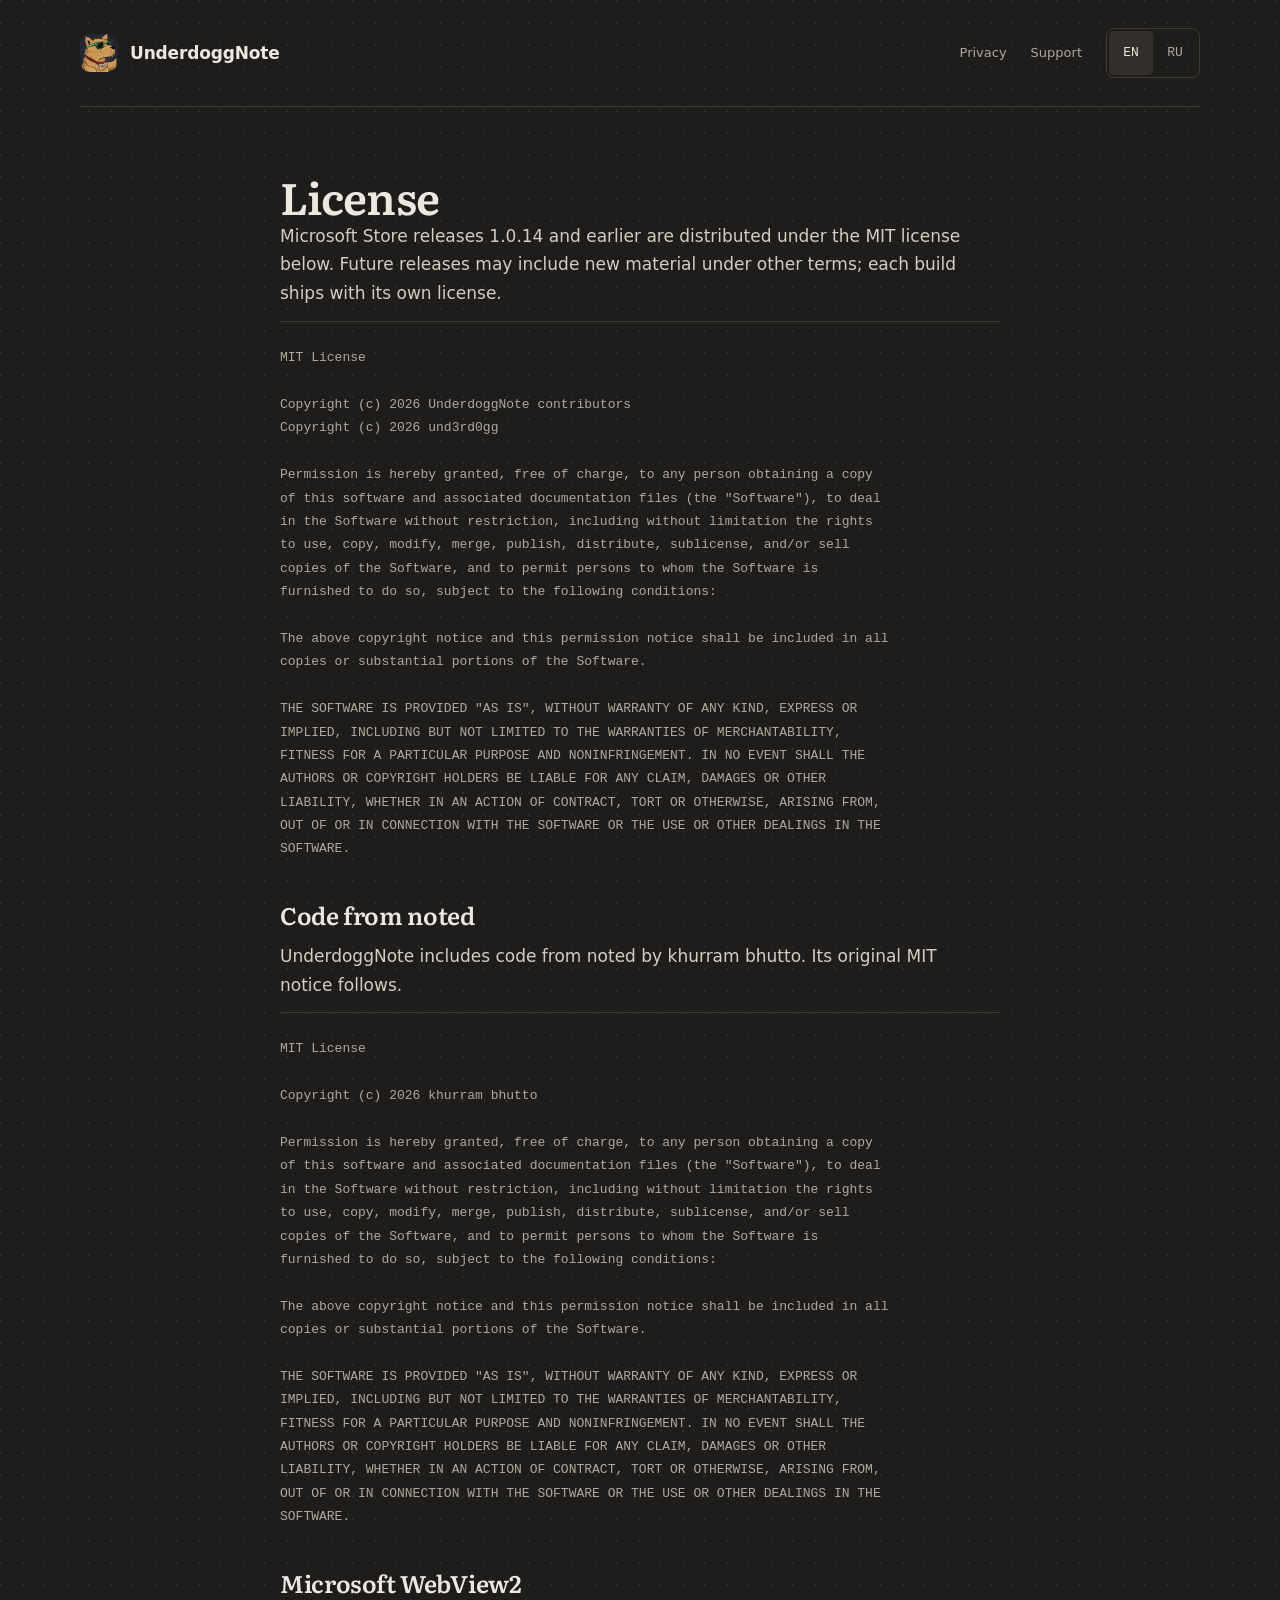
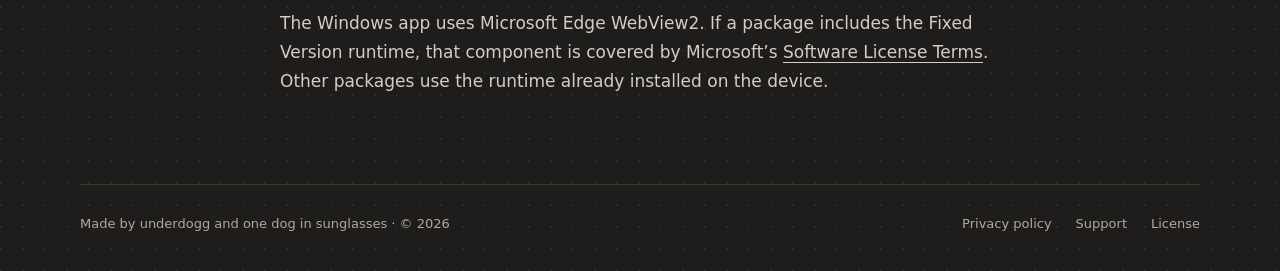
==== commit 39857d58: "Refresh bilingual site copy" ====
--- a/license/index.html
+++ b/license/index.html
@@ -1,10 +1,10 @@
 <!doctype html>
-<html lang="en"><head><meta charset="utf-8"><meta name="viewport" content="width=device-width,initial-scale=1"><title>UnderdoggNote — License</title><meta name="description" content="UnderdoggNote license information from publisher underdogg."><meta http-equiv="Content-Security-Policy" content="default-src 'none'; style-src 'self'; img-src 'self'; font-src 'self'; base-uri 'none'; form-action 'none'"><link rel="icon" href="/assets/app-icon.png"><link rel="stylesheet" href="/site.css?v=20261029a">  <link rel="canonical" href="https://und3rd0gg.github.io/license/">
+<html lang="en"><head><meta charset="utf-8"><meta name="viewport" content="width=device-width,initial-scale=1"><title>UnderdoggNote — License</title><meta name="description" content="The UnderdoggNote license and the licenses of the components it uses."><meta http-equiv="Content-Security-Policy" content="default-src 'none'; style-src 'self'; img-src 'self'; font-src 'self'; base-uri 'none'; form-action 'none'"><link rel="icon" href="/assets/app-icon.png"><link rel="stylesheet" href="/site.css?v=20261029b">  <link rel="canonical" href="https://und3rd0gg.github.io/license/">
   <link rel="alternate" hreflang="en" href="https://und3rd0gg.github.io/license/">
   <link rel="alternate" hreflang="ru" href="https://und3rd0gg.github.io/ru/license/">
   <link rel="alternate" hreflang="x-default" href="https://und3rd0gg.github.io/license/">
 </head><body><a class="skip" href="#content">Skip to content</a><div class="shell"><header><a class="brand" href="/"><img src="/assets/app-icon.png" width="38" height="38" alt=""><span>UnderdoggNote</span></a><nav aria-label="Main navigation"><a href="/privacy/">Privacy</a><a href="/support/">Support</a></nav>  <nav class="language-switch" aria-label="Site language"><span lang="en" aria-current="page">EN</span><a href="/ru/license/" lang="ru" hreflang="ru" aria-label="Переключить на русский">RU</a></nav>
-    </header><main id="content"><article class="prose"><h1>License</h1><p>Store releases 1.0.14 and earlier are distributed under the MIT notices below. Future releases may include original material under additional terms; check the license included with each build.</p><pre>MIT License
+    </header><main id="content"><article class="prose"><h1>License</h1><p>Microsoft Store releases 1.0.14 and earlier are distributed under the MIT license below. Future releases may include new material under other terms; each build ships with its own license.</p><pre>MIT License
 
 Copyright (c) 2026 UnderdoggNote contributors
 Copyright (c) 2026 und3rd0gg
@@ -26,7 +26,7 @@
 LIABILITY, WHETHER IN AN ACTION OF CONTRACT, TORT OR OTHERWISE, ARISING FROM,
 OUT OF OR IN CONNECTION WITH THE SOFTWARE OR THE USE OR OTHER DEALINGS IN THE
 SOFTWARE.
-</pre><h2>Original noted code</h2><p>UnderdoggNote includes code from noted by khurram bhutto. Its original MIT notice is retained below.</p><pre>MIT License
+</pre><h2>Code from noted</h2><p>UnderdoggNote includes code from noted by khurram bhutto. Its original MIT notice follows.</p><pre>MIT License
 
 Copyright (c) 2026 khurram bhutto
 
@@ -47,4 +47,4 @@
 LIABILITY, WHETHER IN AN ACTION OF CONTRACT, TORT OR OTHERWISE, ARISING FROM,
 OUT OF OR IN CONNECTION WITH THE SOFTWARE OR THE USE OR OTHER DEALINGS IN THE
 SOFTWARE.
-</pre><h2>Microsoft WebView2</h2><p>The Windows app uses Microsoft Edge WebView2. If a package includes the Fixed Version runtime, that component is covered by Microsoft’s <a href="/assets/webview2-license.txt">Software License Terms</a>. Other packages use the runtime installed on the device.</p></article></main><footer><span>Made by underdogg and one dog in sunglasses · © 2026</span><nav aria-label="Footer navigation"><a href="/privacy/">Privacy policy</a><a href="/support/">Support</a><a href="/license/">License</a></nav></footer></div></body></html>
+</pre><h2>Microsoft WebView2</h2><p>The Windows app uses Microsoft Edge WebView2. If a package includes the Fixed Version runtime, that component is covered by Microsoft’s <a href="/assets/webview2-license.txt">Software License Terms</a>. Other packages use the runtime already installed on the device.</p></article></main><footer><span>Made by underdogg and one dog in sunglasses · © 2026</span><nav aria-label="Footer navigation"><a href="/privacy/">Privacy policy</a><a href="/support/">Support</a><a href="/license/">License</a></nav></footer></div></body></html>
--- a/site.css
+++ b/site.css
@@ -66,6 +66,8 @@
 kbd{display:inline-block;border:1px solid var(--line-strong);border-bottom-width:2px;border-radius:5px;padding:0 5px;color:var(--ink);font:.8em/1.65 var(--font-mono);white-space:nowrap}
 .key-chord{white-space:nowrap}
 
+.visually-hidden{position:absolute!important;width:1px;height:1px;padding:0;margin:-1px;overflow:hidden;clip:rect(0 0 0 0);white-space:nowrap;border:0}
+
 /* Layout shell */
 .shell{width:min(1120px,calc(100% - 56px));margin:auto}
 .skip{position:fixed;top:-100px;left:16px;padding:10px 14px;background:var(--surface);border:1px solid var(--line);border-radius:8px;z-index:10}
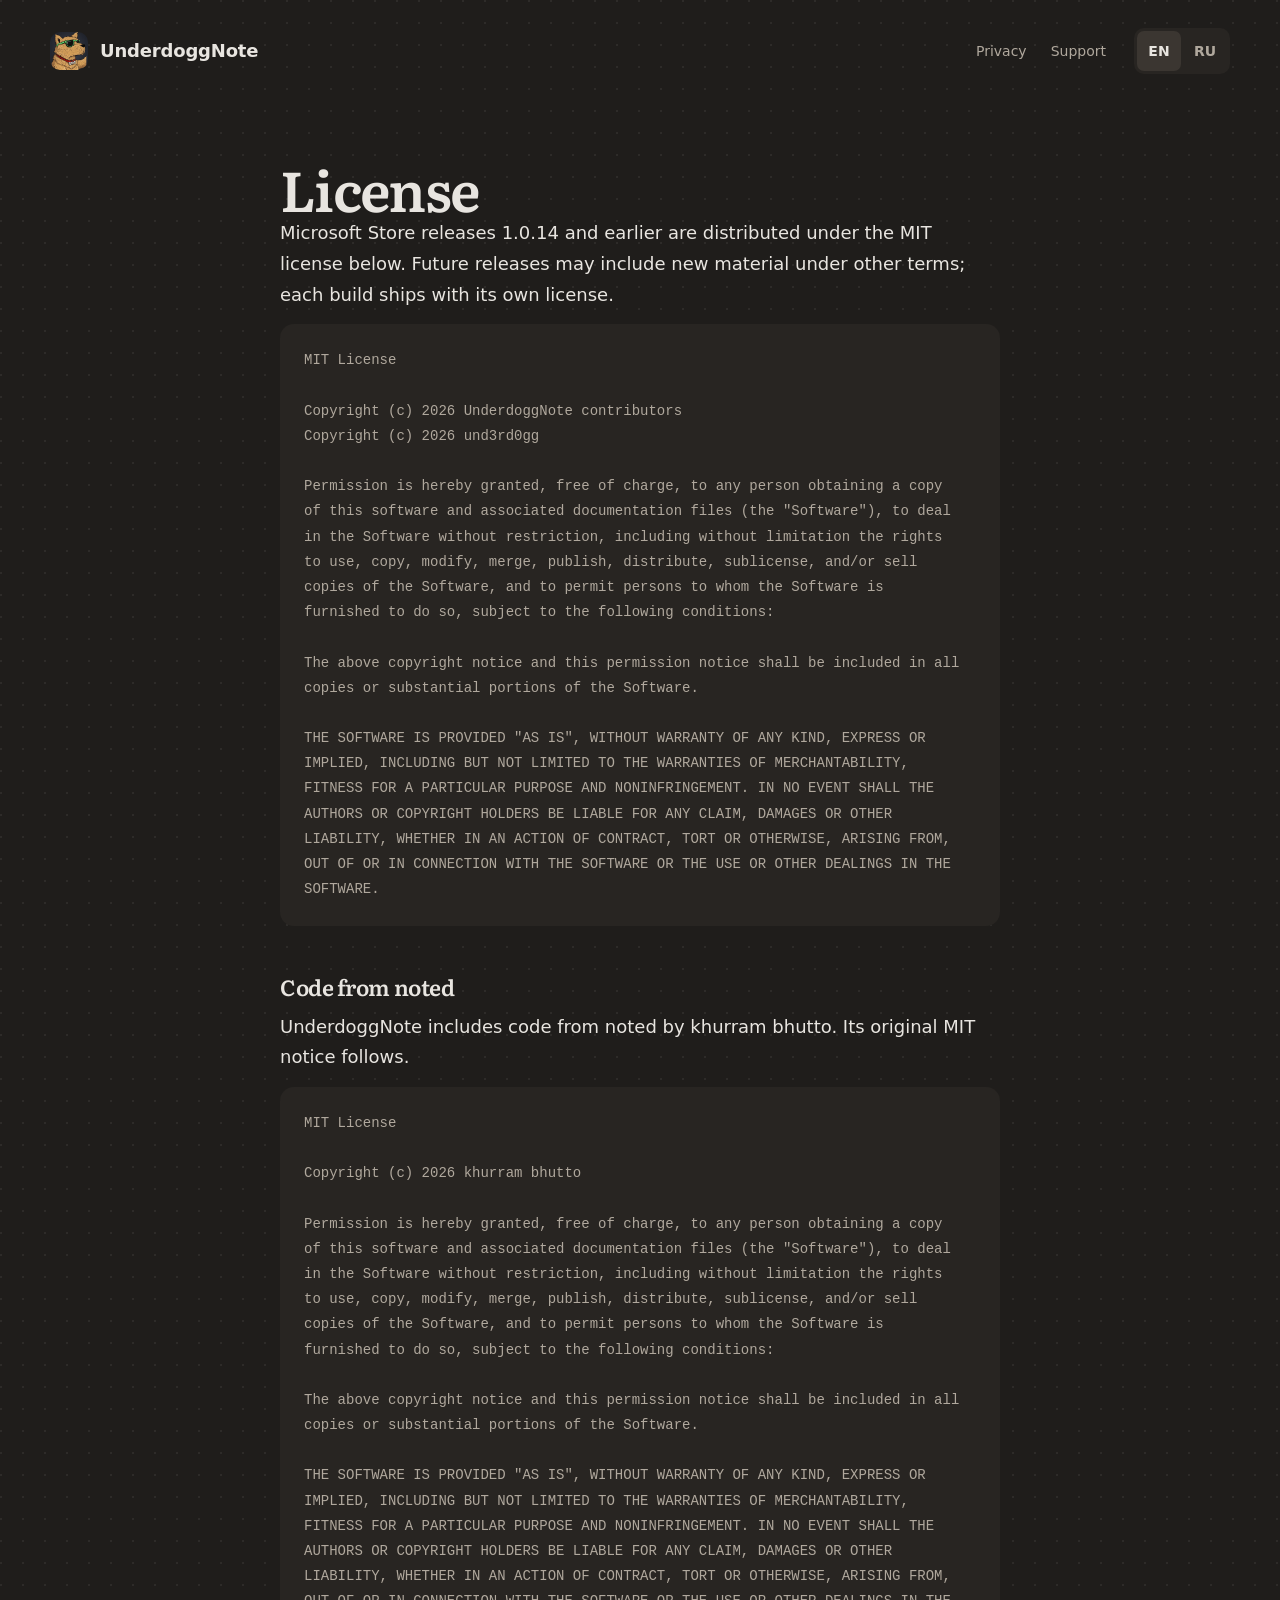
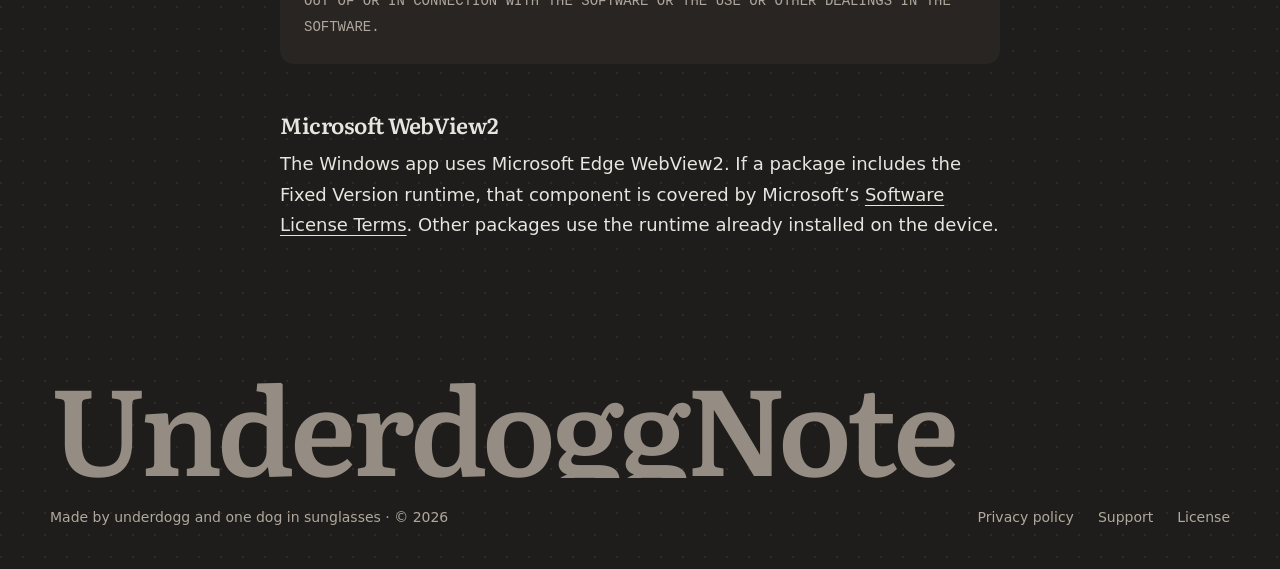
==== commit 337d82a7: "Refresh bilingual landing layout and mobile interactions" ====
--- a/license/index.html
+++ b/license/index.html
@@ -1,5 +1,5 @@
 <!doctype html>
-<html lang="en"><head><meta charset="utf-8"><meta name="viewport" content="width=device-width,initial-scale=1"><title>UnderdoggNote — License</title><meta name="description" content="The UnderdoggNote license and the licenses of the components it uses."><meta http-equiv="Content-Security-Policy" content="default-src 'none'; style-src 'self'; img-src 'self'; font-src 'self'; base-uri 'none'; form-action 'none'"><link rel="icon" href="/assets/app-icon.png"><link rel="stylesheet" href="/site.css?v=20261029b">  <link rel="canonical" href="https://und3rd0gg.github.io/license/">
+<html lang="en"><head><meta charset="utf-8"><meta name="viewport" content="width=device-width,initial-scale=1"><title>UnderdoggNote — License</title><meta name="description" content="The UnderdoggNote license and the licenses of the components it uses."><meta http-equiv="Content-Security-Policy" content="default-src 'none'; style-src 'self'; img-src 'self'; font-src 'self'; base-uri 'none'; form-action 'none'"><link rel="icon" href="/assets/app-icon.png"><link rel="stylesheet" href="/site.css?v=20261030b">  <link rel="canonical" href="https://und3rd0gg.github.io/license/">
   <link rel="alternate" hreflang="en" href="https://und3rd0gg.github.io/license/">
   <link rel="alternate" hreflang="ru" href="https://und3rd0gg.github.io/ru/license/">
   <link rel="alternate" hreflang="x-default" href="https://und3rd0gg.github.io/license/">
@@ -47,4 +47,4 @@
 LIABILITY, WHETHER IN AN ACTION OF CONTRACT, TORT OR OTHERWISE, ARISING FROM,
 OUT OF OR IN CONNECTION WITH THE SOFTWARE OR THE USE OR OTHER DEALINGS IN THE
 SOFTWARE.
-</pre><h2>Microsoft WebView2</h2><p>The Windows app uses Microsoft Edge WebView2. If a package includes the Fixed Version runtime, that component is covered by Microsoft’s <a href="/assets/webview2-license.txt">Software License Terms</a>. Other packages use the runtime already installed on the device.</p></article></main><footer><span>Made by underdogg and one dog in sunglasses · © 2026</span><nav aria-label="Footer navigation"><a href="/privacy/">Privacy policy</a><a href="/support/">Support</a><a href="/license/">License</a></nav></footer></div></body></html>
+</pre><h2>Microsoft WebView2</h2><p>The Windows app uses Microsoft Edge WebView2. If a package includes the Fixed Version runtime, that component is covered by Microsoft’s <a href="/assets/webview2-license.txt">Software License Terms</a>. Other packages use the runtime already installed on the device.</p></article></main><footer><p class="footer-mark" aria-hidden="true">UnderdoggNote</p><div class="footer-row"><span>Made by underdogg and one dog in sunglasses · © 2026</span><nav aria-label="Footer navigation"><a href="/privacy/">Privacy policy</a><a href="/support/">Support</a><a href="/license/">License</a></nav></div></footer></div></body></html>
--- a/site.css
+++ b/site.css
@@ -6,37 +6,36 @@
 
 :root{
   color-scheme:dark;
-  /* Warm neutrals taken from the dog's coat; accents from its glasses and collar. */
+  /* Warm neutrals from the dog's coat; accents from its glasses and collar. */
   --bg:#1f1d1b;
   --surface:#282522;
   --surface-2:#322e2a;
-  --line:#3d3934;
-  --line-strong:#5a534b;
-  --ink:#ece7df;
-  --ink-soft:#d4cdc2;
+  --surface-3:#3b3631;
+  --ink:#e8e5e0;
   --muted:#b0a89d;
   --green:#b5d6a7;
   --green-hover:#c7e3bb;
   --on-green:#1f2a1c;
   --collar:#e0665a;
   --focus:#f0c674;
+  --line:#3d3934;            /* real tables only */
   --font-display:"Literata",Georgia,"Times New Roman",serif;
   --font-text:system-ui,-apple-system,BlinkMacSystemFont,"Segoe UI",Roboto,sans-serif;
-  --font-mono:ui-monospace,"Cascadia Mono",SFMono-Regular,Consolas,"Liberation Mono",monospace;
-  /* Six steps. Nothing on the page is smaller than --fs-label. */
-  --fs-label:13px;
-  --fs-small:15px;
-  --fs-body:17px;
-  --fs-h3:20px;
-  --fs-h2:clamp(26px,3vw,32px);
-  --fs-h1:clamp(38px,5vw,60px);
-  --section-y:72px;
-  font:16px/1.65 var(--font-text);
+  --font-mono:ui-monospace,"Cascadia Mono",SFMono-Regular,Consolas,"Liberation Mono",monospace; /* the dog's lines and key caps */ /* taste-skill-ignore: key caps, code and the dog only */
+  /* Five sizes. */
+  --fs-label:14px;
+  --fs-body:18px;
+  --fs-h3:22px;
+  --fs-h2:clamp(28px,3.2vw,40px);
+  --fs-h1:clamp(44px,7.4vw,112px);
+  --section-y:76px;
+  --ease-out:cubic-bezier(.16,1,.3,1);
+  font:var(--fs-body)/1.6 var(--font-text);
   background:var(--bg);
   color:var(--ink);
   caret-color:var(--green);
   accent-color:var(--green);
-  scrollbar-color:var(--line-strong) var(--bg);
+  scrollbar-color:var(--surface-3) var(--bg);
 }
 
 *{box-sizing:border-box}
@@ -44,8 +43,8 @@
 body{
   margin:0;
   background-color:var(--bg);
-  /* The same dotted paper as the app's editor. */
-  background-image:radial-gradient(circle at 1px 1px,rgb(236 231 223 / .07) 1px,transparent 0);
+  /* The dotted paper of the app's editor: a texture, not a gradient fill. */
+  background-image:radial-gradient(circle at 1px 1px,rgb(232 229 224 / .07) 1px,transparent 0); /* taste-skill-ignore */
   background-size:22px 22px;
 }
 ::selection{background:#4f5e45;color:var(--ink)}
@@ -53,27 +52,26 @@
 p,h1,h2,h3,figure{margin:0}
 p+p{margin-top:1em}
 h1,h2,h3{font-family:var(--font-display);font-weight:600;color:var(--ink);text-wrap:balance}
-h1{font-size:var(--fs-h1);line-height:1.08;letter-spacing:-.02em}
-h2{font-size:var(--fs-h2);line-height:1.2;letter-spacing:-.015em}
+h1{font-size:var(--fs-h1);line-height:1;letter-spacing:-.03em}
+h2{font-size:var(--fs-h2);line-height:1.15;letter-spacing:-.02em}
 h3{font-size:var(--fs-h3);line-height:1.3;letter-spacing:-.01em}
 p,li{text-wrap:pretty}
 
-a{color:inherit;text-decoration-thickness:1px;text-underline-offset:.22em}
+a{color:inherit;text-decoration-thickness:1px;text-underline-offset:.22em;transition:color .2s ease,text-decoration-thickness .2s ease}
 a:hover{color:var(--green);text-decoration-thickness:2px}
 :focus-visible{outline:2px solid var(--focus);outline-offset:3px;border-radius:4px}
 
 code{font:.92em var(--font-mono);color:var(--ink)}
-kbd{display:inline-block;border:1px solid var(--line-strong);border-bottom-width:2px;border-radius:5px;padding:0 5px;color:var(--ink);font:.8em/1.65 var(--font-mono);white-space:nowrap}
+kbd{display:inline-block;padding:0 6px;border-radius:5px;background:var(--surface-3);color:var(--ink);font:.8em/1.7 var(--font-mono);white-space:nowrap}
 .key-chord{white-space:nowrap}
-
 .visually-hidden{position:absolute!important;width:1px;height:1px;padding:0;margin:-1px;overflow:hidden;clip:rect(0 0 0 0);white-space:nowrap;border:0}
 
-/* Layout shell */
-.shell{width:min(1120px,calc(100% - 56px));margin:auto}
-.skip{position:fixed;top:-100px;left:16px;padding:10px 14px;background:var(--surface);border:1px solid var(--line);border-radius:8px;z-index:10}
+/* Frame */
+.shell{width:min(1180px,calc(100% - 64px));margin:auto}
+.skip{position:fixed;top:-100px;left:16px;padding:10px 14px;background:var(--surface-2);border-radius:8px;z-index:10}
 .skip:focus{top:12px}
 
-header{display:grid;grid-template-columns:1fr auto auto;align-items:center;gap:24px;padding:28px 0;border-bottom:1px solid var(--line)}
+header{display:grid;grid-template-columns:1fr auto auto;align-items:center;gap:28px;padding:28px 0}
 nav{display:flex;gap:24px;flex-wrap:wrap}
 nav a{text-decoration:none;color:var(--muted);font-size:var(--fs-label)}
 nav a:hover{color:var(--ink)}
@@ -81,194 +79,236 @@
 .brand:hover{color:var(--ink)}
 .brand img{border-radius:10px}
 
-.language-switch{display:inline-flex;align-items:center;gap:0;flex-wrap:nowrap;border:1px solid var(--line);border-radius:8px;padding:2px}
-.language-switch a,.language-switch span{display:inline-flex;align-items:center;justify-content:center;min-width:44px;min-height:44px;padding:6px 9px;font:var(--fs-label)/1.2 var(--font-mono);text-decoration:none;border-radius:5px}
-.language-switch [aria-current="page"]{color:var(--ink);background:var(--surface-2)}
+.language-switch{display:inline-flex;align-items:center;gap:2px;flex-wrap:nowrap;padding:3px;border-radius:10px;background:var(--surface)}
+.language-switch a,.language-switch span{display:inline-flex;align-items:center;justify-content:center;min-width:44px;min-height:40px;padding:6px 10px;font:600 var(--fs-label)/1 var(--font-text);text-decoration:none;border-radius:7px}
+.language-switch [aria-current="page"]{color:var(--ink);background:var(--surface-3)}
 .language-switch a{color:var(--muted)}
-.language-switch a:hover{color:var(--ink);background:var(--surface)}
-
-footer{display:flex;align-items:center;justify-content:space-between;gap:24px;border-top:1px solid var(--line);padding:28px 0 36px;color:var(--muted);font-size:var(--fs-label)}
+.language-switch a:hover{color:var(--ink);background:var(--surface-2)}
+
+/* The footer closes the page with the name at full width. */
+footer{padding:96px 0 40px;color:var(--muted);font-size:var(--fs-label)}
+.footer-mark{font:600 clamp(44px,9.5vw,136px)/.9 var(--font-display);letter-spacing:-.035em;color:#958d83;white-space:nowrap;overflow:hidden}
+.footer-row{display:flex;align-items:center;justify-content:space-between;gap:24px;margin-top:28px}
 footer nav a{font-size:var(--fs-label)}
 
 /* Buttons and links */
-.button{display:inline-flex;align-items:center;justify-content:center;gap:14px;min-height:50px;padding:14px 20px;border:1px solid var(--line-strong);border-radius:10px;background:var(--surface-2);color:var(--ink);font:600 var(--fs-small)/1.3 var(--font-text);text-decoration:none;text-align:center;cursor:pointer}
-.button:hover{background:#3b3631;border-color:var(--muted);color:var(--ink)}
-.button-primary{color:var(--on-green);background:var(--green);border-color:var(--green)}
-.button-primary:hover{color:var(--on-green);background:var(--green-hover);border-color:var(--green-hover)}
+.button{display:inline-flex;align-items:center;justify-content:center;gap:14px;min-height:56px;padding:15px 24px;border:0;border-radius:999px;background:var(--surface-3);color:var(--ink);font:600 var(--fs-body)/1.2 var(--font-text);text-decoration:none;text-align:center;cursor:pointer;transition:background-color .2s ease,color .2s ease,transform .15s ease}
+.button:hover{background:#463f39;color:var(--ink)}
+.button-primary{color:var(--on-green);background:var(--green)}
+.button-primary:hover{color:var(--on-green);background:var(--green-hover)}
 .store-mark{display:grid;grid-template-columns:repeat(2,7px);grid-template-rows:repeat(2,7px);gap:2px;flex-shrink:0}
 .store-mark i{background:currentColor}
-.text-link{font-size:var(--fs-small);color:var(--muted)}
+.text-link{font-size:var(--fs-label);color:var(--muted)}
 .text-link:hover{color:var(--ink)}
-/* Phones get "send the link to my PC"; share-link.js reveals it off Windows. */
 .send-to-pc{display:none}
 
-/* Dog notes: short lines from the mascot, set like text typed in the app. */
-.dog-note{display:flex;align-items:center;gap:12px;width:fit-content;max-width:min(100%,42ch);margin-top:20px;padding:8px 16px 8px 8px;border:1px solid var(--line);border-radius:22px 22px 22px 6px;background:var(--surface);box-shadow:0 8px 24px rgb(0 0 0 / .22);font:var(--fs-label)/1.5 var(--font-mono);color:var(--ink)}
-.dog-note img{flex:none;width:36px;height:36px;border-radius:50%;box-shadow:0 0 0 2px var(--collar)}
+/* The dog's lines: typed like a note in the app, on a step of tone. */
+.dog-note{display:flex;align-items:center;gap:12px;width:fit-content;max-width:min(100%,42ch);margin-top:22px;padding:10px 18px 10px 10px;border-radius:22px 22px 22px 6px;background:var(--surface-2);font:var(--fs-label)/1.5 var(--font-mono);color:var(--ink)} /* taste-skill-ignore: the dog speaks in the app's typed voice, by the owner's choice */
+.dog-note img{flex:none;width:36px;height:36px;border-radius:50%;border:2px solid var(--collar)}
 .dog-note p{margin:0}
 
-/* Hero */
-.hero{display:grid;grid-template-columns:minmax(0,.95fr) minmax(0,1.25fr);gap:64px;align-items:center;padding:80px 0 var(--section-y)}
-.lead{color:var(--ink-soft);font-size:var(--fs-body);line-height:1.75;margin-top:24px;max-width:46ch}
-.hero-sublead{color:var(--muted);font-size:var(--fs-small);line-height:1.7;margin-top:14px;max-width:46ch}
-.hero-actions{display:flex;flex-direction:column;align-items:flex-start;gap:16px;margin-top:30px}
-.availability{margin-top:22px;color:var(--ink);font-size:var(--fs-small);line-height:1.6;max-width:46ch}
-.hero-media{min-width:0}
+/* Hero: the headline leads, the app window carries the right side. */
+.hero{display:grid;grid-template-columns:minmax(0,.8fr) minmax(0,1.35fr);grid-template-areas:"title title" "copy media";gap:44px 64px;align-items:start;padding:56px 0 var(--section-y)}
+.hero h1{grid-area:title}
+.hero-copy{grid-area:copy}
+.hero-media{grid-area:media;min-width:0}
+.lead{font-size:var(--fs-body);line-height:1.65;max-width:34ch}
+.hero-sublead{color:var(--muted);font-size:var(--fs-body);line-height:1.6;margin-top:14px;max-width:34ch}
+.hero-actions{display:flex;flex-direction:column;align-items:flex-start;gap:18px;margin-top:32px}
+.availability{margin-top:24px;color:var(--muted);font-size:var(--fs-body);line-height:1.6;max-width:34ch}
+.availability strong{color:var(--ink);font-weight:600}
 .hero-media .dog-note{margin-left:auto}
 
 /* Demo carousel */
 .capture-preview{min-width:0}
 .demo-stage{position:relative}
-.demo-image{display:block;width:100%;height:auto;aspect-ratio:8/5;object-fit:contain;border:1px solid var(--line-strong);border-radius:14px;background:#1b1a18;box-shadow:0 24px 60px rgb(0 0 0 / .35)}
-.demo-hotkey-badge{position:absolute;left:12px;bottom:12px;display:flex;align-items:center;gap:5px;padding:6px 9px;border:1px solid var(--line-strong);border-radius:8px;background:rgb(31 29 27 / .92);color:var(--ink);font-size:var(--fs-label)}
+.demo-image{display:block;width:100%;height:auto;aspect-ratio:8/5;object-fit:contain;border-radius:14px;background:#1b1a18}
+.demo-hotkey-badge{position:absolute;left:12px;bottom:12px;display:flex;align-items:center;gap:5px;padding:6px 9px;border-radius:8px;background:rgb(31 29 27 / .92);color:var(--ink);font-size:var(--fs-label)}
 .demo-hotkey-badge[hidden]{display:none}
-.demo-stage .demo-toggle{position:absolute;top:48px;right:10px;display:grid;place-items:center;width:36px;height:36px;padding:0;border:1px solid var(--line-strong);border-radius:8px;background:rgb(31 29 27 / .9);color:var(--ink);cursor:pointer;opacity:.75}
+.demo-stage .demo-toggle{position:absolute;top:48px;right:10px;display:grid;place-items:center;width:36px;height:36px;padding:0;border:0;border-radius:999px;background:rgb(31 29 27 / .9);color:var(--ink);cursor:pointer;opacity:.8;transition:opacity .2s ease,transform .15s ease}
 .demo-stage .demo-toggle:hover,.demo-stage .demo-toggle:focus-visible{opacity:1}
 .demo-stage .demo-toggle[hidden]{display:none}
 .demo-toggle svg{width:14px;height:14px;fill:currentColor}
 .demo-toggle[data-state="playing"] .icon-play,.demo-toggle[data-state="paused"] .icon-pause{display:none}
-.demo-controls{margin-top:12px;min-width:0}
+.demo-controls{margin-top:14px;min-width:0}
 .demo-controls[hidden]{display:none}
-.demo-choices{display:flex;gap:5px;flex-wrap:nowrap;overflow-x:auto;max-width:100%;scrollbar-width:thin}
-.demo-controls button{flex:0 0 auto;white-space:nowrap;min-height:44px;border:1px solid transparent;border-radius:8px;background:transparent;color:var(--muted);cursor:pointer;font:inherit;font-size:var(--fs-label);line-height:1.4;padding:8px 11px}
-.demo-controls button:hover{color:var(--ink);border-color:var(--line)}
+.demo-choices{display:flex;gap:6px;flex-wrap:wrap}
+.demo-controls button{flex:0 0 auto;white-space:nowrap;min-height:44px;border:0;border-radius:999px;background:transparent;color:var(--muted);cursor:pointer;font:inherit;font-size:var(--fs-label);line-height:1.4;padding:8px 16px;transition:background-color .2s ease,color .2s ease,transform .15s ease}
+.demo-controls button:hover{color:var(--ink);background:var(--surface)}
 .demo-controls button:focus-visible{outline-offset:-3px}
-.demo-controls button[aria-pressed="true"]{background:var(--surface-2);border-color:var(--line-strong);box-shadow:inset 0 -3px 0 var(--green);color:var(--ink)}
-.demo-controls .demo-resume{border-color:var(--line);margin-top:8px}
+.demo-controls button[aria-pressed="true"]{background:var(--surface-3);color:var(--ink);box-shadow:inset 0 -3px 0 var(--green)}
+.demo-controls .demo-resume{margin-top:8px;background:var(--surface)}
 .demo-controls .demo-resume[hidden]{display:none}
-.demo-caption{min-height:2.6em;margin-top:8px;color:var(--muted);font-size:var(--fs-label);line-height:1.5;font-variant-numeric:tabular-nums}
-
-/* Sections */
-.more,.platform-section,.comparison,.story,.faq,.closing{padding:var(--section-y) 0;border-top:1px solid var(--line)}
-.section-heading>p{color:var(--muted);font-size:var(--fs-small);margin-top:12px;max-width:48ch}
-
-.more-list{display:grid;grid-template-columns:repeat(3,minmax(0,1fr));gap:40px;margin-top:32px}
-.more-list h3{margin-bottom:10px}
-.more-list p{color:var(--muted);font-size:var(--fs-small);line-height:1.7}
-
-.platform-grid{display:grid;grid-template-columns:repeat(2,minmax(0,1fr));gap:18px;margin-top:30px}
-.platform-card{display:flex;flex-direction:column;align-items:flex-start;padding:26px;border:1px solid var(--line);border-radius:12px;background:var(--surface)}
-.platform-available{border-color:#62785b}
+.demo-caption{min-height:2.6em;margin-top:10px;color:var(--muted);font-size:var(--fs-label);line-height:1.5;font-variant-numeric:tabular-nums}
+
+/* Sections are separated by space, never by lines. */
+.more,.platform-section,.comparison,.story,.faq{padding:var(--section-y) 0}
+.section-heading>p{color:var(--muted);font-size:var(--fs-body);margin-top:14px;max-width:46ch}
+
+/* "And also": a real fragment of the window on the left, the list on the right. */
+.more{display:grid;grid-template-columns:minmax(0,1.15fr) minmax(0,1fr);gap:64px;align-items:center}
+.more__shot img{display:block;width:100%;height:auto;border-radius:14px}
+.more__shot figcaption{margin-top:12px;color:var(--muted);font-size:var(--fs-label)}
+.more-list{display:grid;gap:30px;margin-top:30px}
+.more-list h3{margin-bottom:8px}
+.more-list p{font-size:var(--fs-body);line-height:1.6}
+
+.platform-grid{display:grid;grid-template-columns:repeat(2,minmax(0,1fr));gap:20px;margin-top:32px}
+.platform-card{display:flex;flex-direction:column;align-items:flex-start;padding:32px;border-radius:18px;background:var(--surface)}
+.platform-available{background:var(--surface-2)}
 .platform-status{display:flex;align-items:center;gap:8px;margin-bottom:14px;color:var(--muted);font-size:var(--fs-label)}
 .platform-available .platform-status{color:var(--green)}
-.status-light{display:inline-block;width:7px;height:7px;border-radius:50%;background:var(--green);flex:0 0 auto}
-.platform-card p{color:var(--muted);font-size:var(--fs-small);margin:12px 0 24px}
-.platform-link{margin-top:auto;color:var(--ink);font-size:var(--fs-small)}
-.platform-other{margin-top:20px;color:var(--muted);font-size:var(--fs-small)}
-
-.compare-scroll{width:100%;overflow-x:auto;margin-top:28px;border:1px solid var(--line);border-radius:12px;background:var(--surface)}
-.compare-table{width:100%;min-width:790px;border-collapse:collapse;text-align:left;font-size:var(--fs-small);line-height:1.55;font-variant-numeric:tabular-nums}
-.compare-table th,.compare-table td{padding:16px;vertical-align:top;border-bottom:1px solid var(--line);border-right:1px solid var(--line)}
+.status-light{display:inline-block;width:8px;height:8px;border-radius:50%;background:var(--green);flex:0 0 auto}
+.platform-card p{font-size:var(--fs-body);margin:12px 0 26px}
+.platform-link{margin-top:auto;color:var(--ink);font-size:var(--fs-body)}
+.platform-other{margin-top:22px;color:var(--muted);font-size:var(--fs-body)}
+
+/* A real table keeps its lines. */
+.compare-scroll{width:100%;overflow-x:auto;margin-top:32px;border-radius:16px;background:var(--surface)}
+.compare-table{width:100%;min-width:790px;border-collapse:collapse;text-align:left;font-size:var(--fs-label);line-height:1.55;font-variant-numeric:tabular-nums}
+.compare-table th,.compare-table td{padding:18px;vertical-align:top;border-bottom:1px solid var(--line);border-right:1px solid var(--line)}
 .compare-table tr>*:last-child{border-right:0}
 .compare-table tbody tr:last-child>*{border-bottom:0}
 .compare-table thead th{background:var(--surface-2);color:var(--ink);font-weight:600}
 .compare-table tbody th,.compare-table thead th:first-child{position:sticky;left:0;z-index:1;background:var(--surface-2)}
 .compare-table tbody th{width:14%;color:var(--ink);font-weight:600}
-.compare-table td{width:21.5%;color:var(--muted)}
+.compare-table td{width:21.5%;color:var(--ink)}
 .compare-table a{color:var(--ink)}
 .comparison .dog-note{margin-left:auto}
-
-.story{display:grid;grid-template-columns:minmax(0,1fr) 240px;gap:56px;align-items:center}
-.story__copy{max-width:60ch}
-.story__copy p{color:var(--ink-soft);font-size:var(--fs-body);line-height:1.75;margin-top:16px}
-.story__art{display:flex;flex-direction:column;align-items:center;gap:16px}
-.story__art img{width:200px;height:auto;border-radius:28px;box-shadow:0 18px 40px rgb(0 0 0 / .35);transform:rotate(-2deg)}
-.story__art figcaption{max-width:28ch;color:var(--ink);font:var(--fs-label)/1.5 var(--font-mono);text-align:center}
-
-.faq-grid{display:grid;grid-template-columns:repeat(2,minmax(0,1fr));gap:0 48px;margin-top:24px}
-.faq-item{padding:24px 0;border-top:1px solid var(--line)}
-.faq-item p{color:var(--muted);font-size:var(--fs-small);line-height:1.75;margin-top:10px}
-
-.closing{display:grid;grid-template-columns:minmax(0,1fr) auto;gap:32px 56px;align-items:end}
-.closing p{color:var(--ink-soft);font-size:var(--fs-body);margin-top:14px;max-width:46ch}
-.closing-actions{display:flex;flex-wrap:wrap;gap:14px;margin-top:26px}
-.closing .dog-note{margin-top:0}
-
-.feedback{padding:36px 0 44px;border-top:1px solid var(--line)}
-.feedback p{color:var(--muted);font-size:var(--fs-small);max-width:70ch}
+.comparison-sources{margin-top:16px;color:var(--muted);font-size:var(--fs-label)}
+
+.story{display:grid;grid-template-columns:minmax(0,1fr) 300px;gap:72px;align-items:center}
+.story__copy{max-width:58ch}
+.story__copy p{font-size:var(--fs-body);line-height:1.7;margin-top:18px}
+.story__art{display:flex;flex-direction:column;align-items:center;gap:18px}
+.story__art img{width:260px;height:auto;border-radius:32px;transform:rotate(-2deg)}
+.story__art figcaption{max-width:30ch;color:var(--ink);font:var(--fs-label)/1.5 var(--font-mono);text-align:center} /* taste-skill-ignore: the dog speaks in the app's typed voice, by the owner's choice */
+
+.faq-grid{display:grid;grid-template-columns:repeat(2,minmax(0,1fr));gap:40px 64px;margin-top:36px}
+.faq-item p{font-size:var(--fs-body);line-height:1.65;margin-top:10px}
+
+/* The closing is a field of colour: words and buttons on the left, the app on the right. */
+.closing{display:grid;grid-template-columns:minmax(0,1fr) minmax(0,1fr);gap:48px 64px;align-items:center;margin-top:var(--section-y);padding:64px;border-radius:28px;background:var(--surface)}
+.closing p{font-size:var(--fs-body);margin-top:14px;max-width:34ch}
+.closing-actions{display:flex;flex-wrap:wrap;gap:14px;margin-top:28px}
+.closing__shot img{display:block;width:100%;height:auto;border-radius:14px}
+
+.footer-feedback{margin-top:28px;color:var(--muted);font-size:var(--fs-body);max-width:66ch}
 
 /* Text pages: support, privacy, license */
-.prose{max-width:720px;margin:64px auto 88px}
-.prose h1{font-size:clamp(32px,4vw,44px);line-height:1.15;overflow-wrap:anywhere}
-.prose h2{font-size:24px;margin:40px 0 12px}
-.prose p,.prose li{color:var(--ink-soft);font-size:var(--fs-body);line-height:1.7;overflow-wrap:anywhere}
-.prose .lead{color:var(--ink);font-size:var(--fs-body);margin-top:16px}
+.prose{max-width:720px;margin:56px auto 32px}
+.prose h1{font-size:clamp(36px,5vw,56px);line-height:1.08;overflow-wrap:anywhere}
+.prose h2{font-size:var(--fs-h3);margin:48px 0 12px}
+.prose p,.prose li{font-size:var(--fs-body);line-height:1.7;overflow-wrap:anywhere}
+.prose .lead{margin-top:18px;max-width:none}
 .prose li+li{margin-top:8px}
 .prose section{scroll-margin-top:28px}
 .prose .button{margin-top:18px}
-.prose pre{white-space:pre-wrap;overflow-wrap:anywhere;font:var(--fs-label)/1.8 var(--font-mono);color:var(--muted);border-top:1px solid var(--line);padding-top:24px}
-.document-date{margin:16px 0 32px;color:var(--muted);font-size:var(--fs-small)}
-.quiet-panel{margin-top:28px;padding:24px;border:1px solid var(--line);border-radius:12px;background:var(--surface)}
-.quiet-panel>p{max-width:60ch;color:var(--ink-soft);font-size:var(--fs-small)}
+.prose pre{white-space:pre-wrap;overflow-wrap:anywhere;font:var(--fs-label)/1.8 var(--font-mono);color:var(--muted);padding:24px;border-radius:14px;background:var(--surface)}
+.document-date{margin:16px 0 32px;color:var(--muted);font-size:var(--fs-label)}
+.quiet-panel{margin-top:28px;padding:24px 28px;border-radius:16px;background:var(--surface)}
+.quiet-panel>p{max-width:60ch}
 
 /* 404 */
-.not-found{display:grid;grid-template-columns:200px minmax(0,1fr);gap:48px;align-items:center;padding:var(--section-y) 0}
-.not-found img{width:200px;height:auto;border-radius:28px;transform:rotate(-3deg)}
-.not-found section+section{margin-top:28px;padding-top:28px;border-top:1px solid var(--line)}
-.not-found p{color:var(--ink-soft);font-size:var(--fs-body);margin-top:12px}
+.not-found{display:grid;grid-template-columns:240px minmax(0,1fr);gap:56px;align-items:center;padding:var(--section-y) 0}
+.not-found img{width:240px;height:auto;border-radius:32px;transform:rotate(-3deg)}
+.not-found section+section{margin-top:40px}
+.not-found p{font-size:var(--fs-body);margin-top:12px}
 .not-found .text-link{display:inline-block;margin-top:14px}
 
+/* Motion: feedback under the hand. */
+@media(prefers-reduced-motion:no-preference){
+  .button:active,.demo-controls button:active,.demo-stage .demo-toggle:active{transform:scale(.97)}
+}
+
+/* Motion: entrances, added by motion.js only. Content stays visible without the script. */
+.motion .m-rise{opacity:0;transform:translateY(28px);transition:opacity .7s var(--ease-out),transform .8s var(--ease-out)}
+.motion .m-row{opacity:0;transform:translateY(14px);transition:opacity .5s var(--ease-out),transform .6s var(--ease-out)}
+.motion .m-settle{opacity:0;transform:scale(.96);transition:opacity .9s var(--ease-out),transform 1.1s var(--ease-out)}
+.motion .m-tilt{opacity:0;transform:translateY(20px) rotate(-6deg);transition:opacity .8s var(--ease-out),transform 1s var(--ease-out)}
+.motion .m-title{clip-path:inset(100% 0 0 0);transform:translateY(.25em);transition:clip-path 1s var(--ease-out),transform 1s var(--ease-out)}
+.motion .m-open{clip-path:inset(0 0 100% 0);transition:clip-path .9s cubic-bezier(.65,0,.35,1) var(--d,0ms)}
+.motion .m-rise,.motion .m-row,.motion .m-settle,.motion .m-tilt,.motion .m-title{transition-delay:var(--d,0ms)}
+.motion .is-in{opacity:1;transform:none;clip-path:inset(0)}
+
+@media(prefers-reduced-motion:reduce){
+  .motion .m-rise,.motion .m-row,.motion .m-settle,.motion .m-tilt,.motion .m-title,.motion .m-open{opacity:1;transform:none;clip-path:none;transition:none}
+}
+
 /* Breakpoints */
-@media(max-width:950px){
-  .hero{gap:40px}
-  .more-list{grid-template-columns:1fr;gap:28px;max-width:60ch}
+@media(max-width:1000px){
+  .hero{grid-template-columns:minmax(0,1fr) minmax(0,1.2fr);gap:36px 40px}
+  .more{grid-template-columns:1fr;gap:40px}
+  .more__body{order:1}
+  .more__shot{order:2;max-width:720px}
+  .closing{grid-template-columns:1fr;padding:48px}
+  .closing__shot{max-width:640px}
+}
+
+@media(max-width:900px){
+  /* The table becomes one block per row, nothing scrolls sideways. */
+  .compare-scroll{overflow:visible;background:none;border-radius:0;margin-top:20px}
+  .compare-table{min-width:0;font-size:var(--fs-label)}
+  .compare-table thead{position:absolute;width:1px;height:1px;overflow:hidden;clip:rect(0 0 0 0)}
+  .compare-table tbody,.compare-table tr{display:block}
+  .compare-table tr{padding:18px 20px;margin-bottom:12px;border-radius:16px;background:var(--surface)}
+  .compare-table tbody th,.compare-table td{display:block;position:static;width:auto;padding:0;border:0;background:none}
+  .compare-table tbody th{font:600 var(--fs-body)/1.3 var(--font-display);margin-bottom:10px}
+  .compare-table td{display:grid;grid-template-columns:8.5em minmax(0,1fr);gap:12px;padding:5px 0}
+  .compare-table td::before{content:attr(data-label);color:var(--muted)}
+
 }
 
 @media(max-width:700px){
-  :root{--section-y:56px}
+  .brand{font-size:16px}
+  :root{--section-y:48px}
   .shell{width:calc(100% - 36px)}
-  header{grid-template-columns:minmax(0,1fr) auto;gap:14px 10px;padding:18px 0}
+  header{grid-template-columns:minmax(0,1fr) auto;gap:10px;padding:18px 0}
   header>.brand{grid-column:1;grid-row:1}
   header>.language-switch{grid-column:2;grid-row:1}
   header>nav:not(.language-switch){grid-column:1/-1;grid-row:2;gap:0 18px}
   header>nav:not(.language-switch) a{display:inline-flex;align-items:center;min-height:44px}
-  .brand{font-size:var(--fs-small);gap:10px}
+  .brand{gap:10px}
   .brand img{width:32px;height:32px}
 
-  /* Phone order: title, lead, demo, then the rest. */
-  .hero{display:flex;flex-direction:column;align-items:stretch;gap:20px;padding:40px 0 var(--section-y)}
+  /* Phone order keeps the main action before the longer demonstration. */
+  .hero{display:flex;flex-direction:column;align-items:stretch;gap:22px;padding:28px 0 var(--section-y)}
   .hero-copy{display:contents}
   .hero h1{order:1}
-  .hero .lead{order:2;margin-top:0}
-  .hero .hero-media{order:3}
-  .hero .hero-sublead{order:4;margin-top:4px}
-  .hero .hero-actions{order:5;align-items:stretch;margin-top:4px}
-  .hero .availability{order:6;margin-top:0}
+  .hero .lead{order:2;max-width:none}
+  .hero .hero-media{order:6}
+  .hero .hero-sublead{order:4;margin-top:0}
+  .hero .hero-actions{order:3;align-items:stretch;margin-top:0}
+  .hero .availability{order:5;margin-top:0}
   .hero-actions .text-link{align-self:flex-start}
   .capture-preview .demo-stage{margin-inline:-18px}
-  .capture-preview .demo-image{border-radius:0;border-inline:0}
+  .capture-preview .demo-image{border-radius:0}
   .hero-media .dog-note{margin-left:0}
 
-  .more-list,.platform-grid,.faq-grid{grid-template-columns:1fr}
-  .more-list{gap:28px;margin-top:24px}
+  .platform-grid,.faq-grid{grid-template-columns:1fr}
   .platform-grid{gap:14px;margin-top:24px}
-  .platform-card{padding:22px}
-  .faq-grid{gap:0}
-  .compare-scroll{margin-top:20px}
-  .compare-table th,.compare-table td{padding:13px}
+  .platform-card{padding:24px}
+  .faq-grid{gap:28px;margin-top:24px}
   .comparison .dog-note{margin-left:0}
   .dog-note{max-width:none}
 
   .story{grid-template-columns:1fr;gap:28px}
   .story__art{flex-direction:row;align-items:center;justify-content:flex-start}
-  .story__art img{width:112px;border-radius:20px}
+  .story__art img{width:120px;border-radius:22px}
   .story__art figcaption{text-align:left}
 
-  .closing{grid-template-columns:1fr;gap:24px}
+  .closing{padding:32px 22px;border-radius:22px;gap:28px}
   .closing-actions{flex-direction:column;align-items:stretch}
 
-  .prose{margin:40px auto 56px}
+  .prose{margin:36px auto 16px}
   .not-found{grid-template-columns:1fr;gap:28px}
-  .not-found img{width:140px}
-  footer{flex-direction:column;align-items:flex-start;gap:14px}
+  .not-found img{width:150px}
+  footer{padding-top:64px}
+  .footer-row{flex-direction:column;align-items:flex-start;gap:14px}
 }
 
 @media(max-width:700px),(pointer:coarse){
   .send-to-pc:not([hidden]){display:inline-flex}
-  .send-to-pc:not([hidden]) ~ .button-primary{background:transparent;color:var(--ink);border-color:var(--muted)}
+  .send-to-pc:not([hidden]) ~ .button-primary{background:var(--surface-3);color:var(--ink)}
   .demo-stage .demo-toggle{width:44px;height:44px;opacity:1}
 }
-
-@media(prefers-reduced-motion:reduce){
-  html{scroll-behavior:auto}
-}
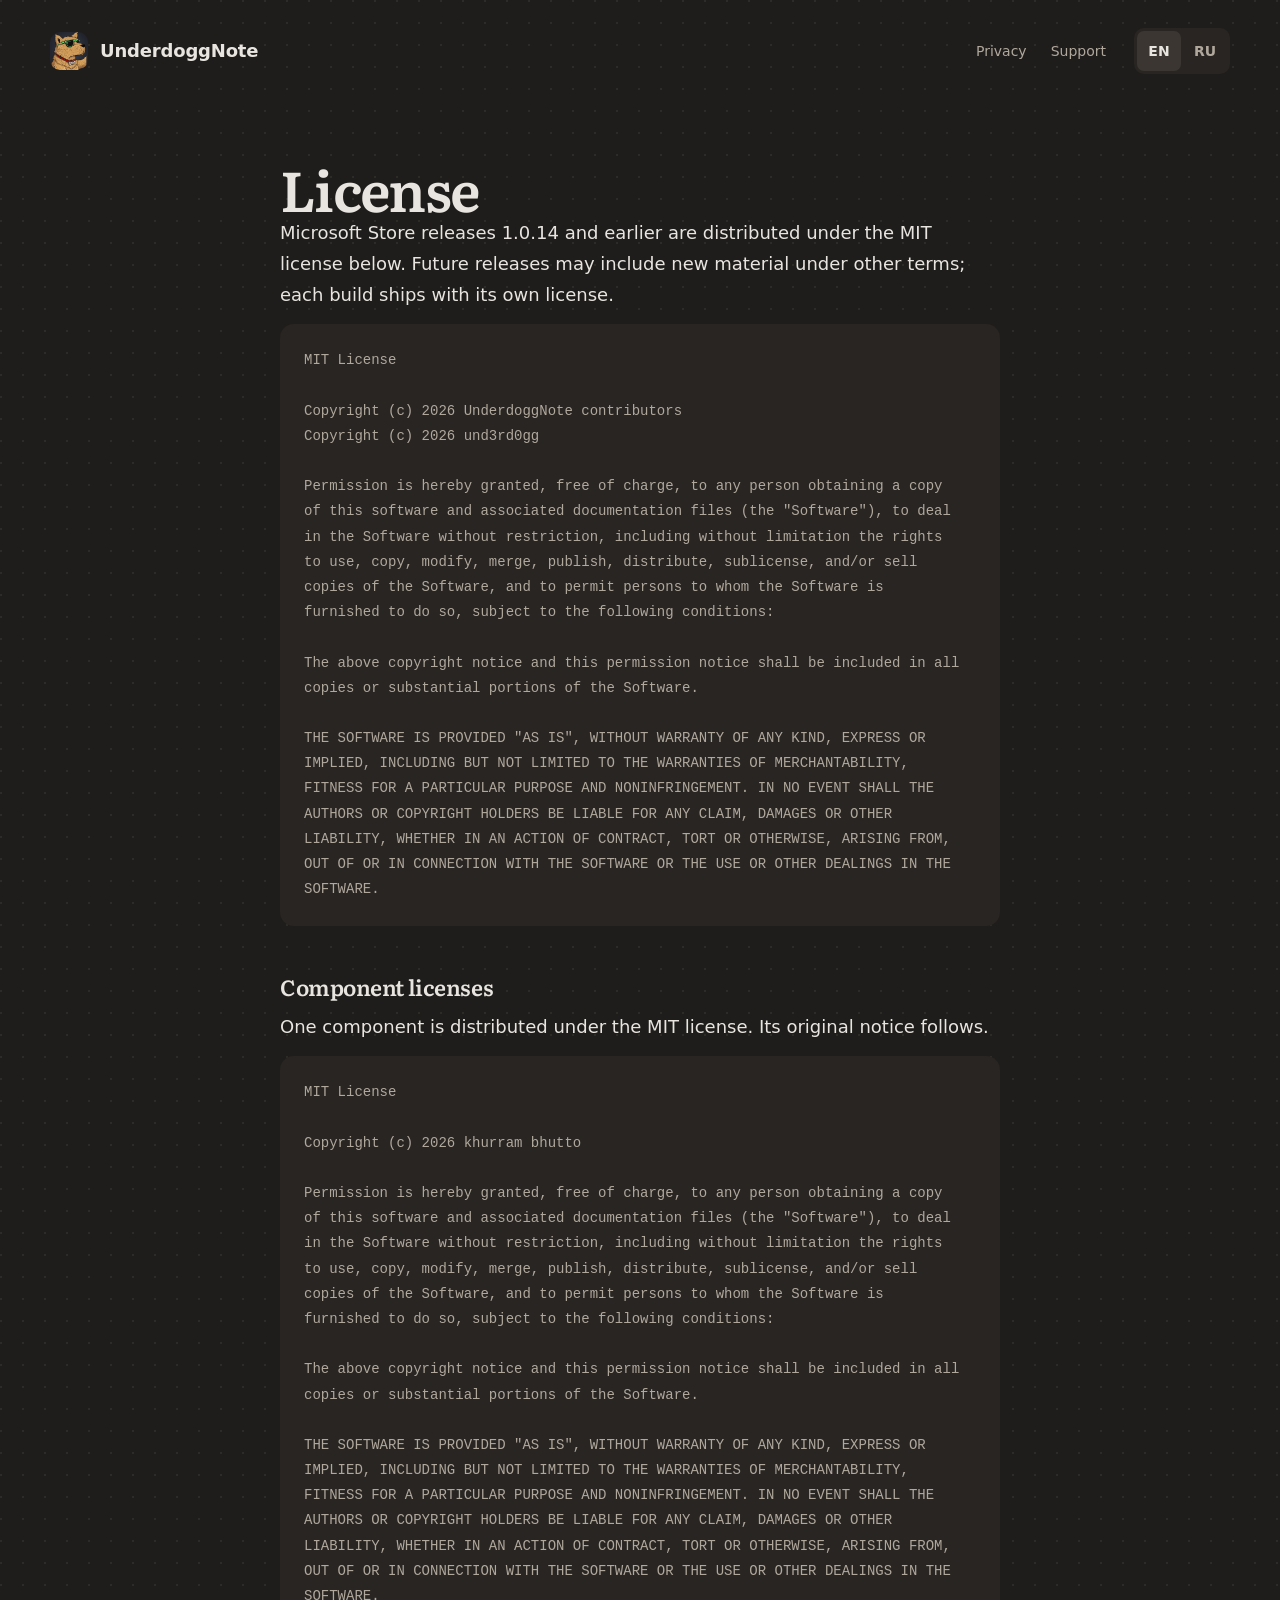
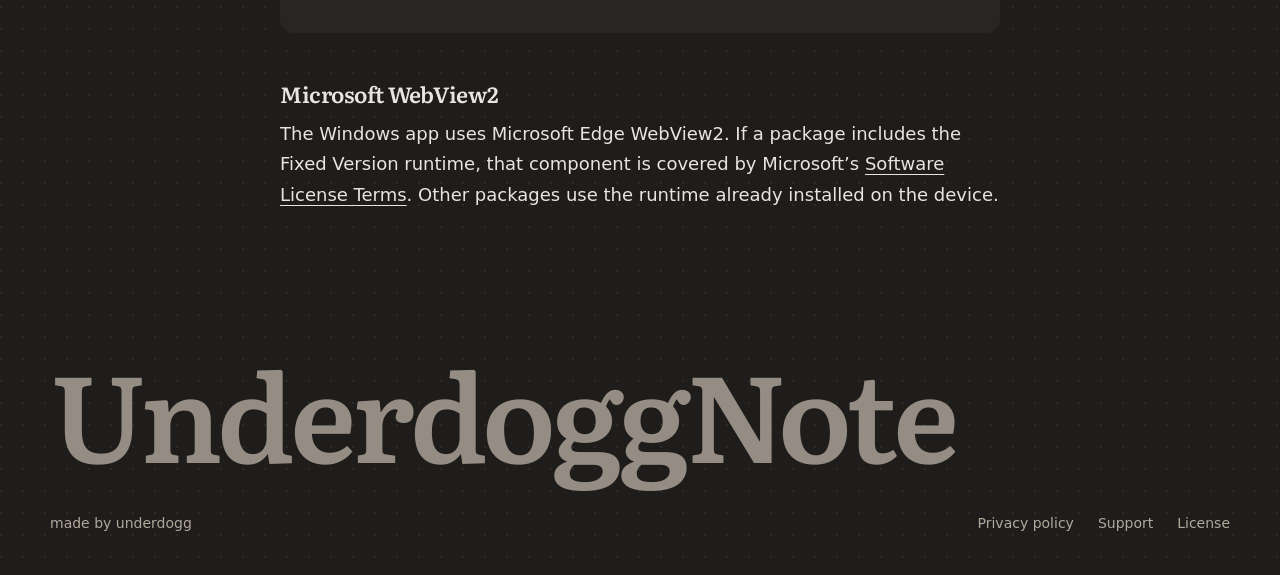
==== commit 85b52e9b: "Refine bilingual copy and fix clipped headings" ====
--- a/license/index.html
+++ b/license/index.html
@@ -1,5 +1,5 @@
 <!doctype html>
-<html lang="en"><head><meta charset="utf-8"><meta name="viewport" content="width=device-width,initial-scale=1"><title>UnderdoggNote — License</title><meta name="description" content="The UnderdoggNote license and the licenses of the components it uses."><meta http-equiv="Content-Security-Policy" content="default-src 'none'; style-src 'self'; img-src 'self'; font-src 'self'; base-uri 'none'; form-action 'none'"><link rel="icon" href="/assets/app-icon.png"><link rel="stylesheet" href="/site.css?v=20261030b">  <link rel="canonical" href="https://und3rd0gg.github.io/license/">
+<html lang="en"><head><meta charset="utf-8"><meta name="viewport" content="width=device-width,initial-scale=1"><title>UnderdoggNote — License</title><meta name="description" content="The UnderdoggNote license and the licenses of the components it uses."><meta http-equiv="Content-Security-Policy" content="default-src 'none'; style-src 'self'; img-src 'self'; font-src 'self'; base-uri 'none'; form-action 'none'"><link rel="icon" href="/assets/app-icon.png"><link rel="stylesheet" href="/site.css?v=20261030d">  <link rel="canonical" href="https://und3rd0gg.github.io/license/">
   <link rel="alternate" hreflang="en" href="https://und3rd0gg.github.io/license/">
   <link rel="alternate" hreflang="ru" href="https://und3rd0gg.github.io/ru/license/">
   <link rel="alternate" hreflang="x-default" href="https://und3rd0gg.github.io/license/">
@@ -26,7 +26,7 @@
 LIABILITY, WHETHER IN AN ACTION OF CONTRACT, TORT OR OTHERWISE, ARISING FROM,
 OUT OF OR IN CONNECTION WITH THE SOFTWARE OR THE USE OR OTHER DEALINGS IN THE
 SOFTWARE.
-</pre><h2>Code from noted</h2><p>UnderdoggNote includes code from noted by khurram bhutto. Its original MIT notice follows.</p><pre>MIT License
+</pre><h2>Component licenses</h2><p>One component is distributed under the MIT license. Its original notice follows.</p><pre>MIT License
 
 Copyright (c) 2026 khurram bhutto
 
@@ -47,4 +47,4 @@
 LIABILITY, WHETHER IN AN ACTION OF CONTRACT, TORT OR OTHERWISE, ARISING FROM,
 OUT OF OR IN CONNECTION WITH THE SOFTWARE OR THE USE OR OTHER DEALINGS IN THE
 SOFTWARE.
-</pre><h2>Microsoft WebView2</h2><p>The Windows app uses Microsoft Edge WebView2. If a package includes the Fixed Version runtime, that component is covered by Microsoft’s <a href="/assets/webview2-license.txt">Software License Terms</a>. Other packages use the runtime already installed on the device.</p></article></main><footer><p class="footer-mark" aria-hidden="true">UnderdoggNote</p><div class="footer-row"><span>Made by underdogg and one dog in sunglasses · © 2026</span><nav aria-label="Footer navigation"><a href="/privacy/">Privacy policy</a><a href="/support/">Support</a><a href="/license/">License</a></nav></div></footer></div></body></html>
+</pre><h2>Microsoft WebView2</h2><p>The Windows app uses Microsoft Edge WebView2. If a package includes the Fixed Version runtime, that component is covered by Microsoft’s <a href="/assets/webview2-license.txt">Software License Terms</a>. Other packages use the runtime already installed on the device.</p></article></main><footer><p class="footer-mark" aria-hidden="true">UnderdoggNote</p><div class="footer-row"><span lang="en">made by underdogg</span><nav aria-label="Footer navigation"><a href="/privacy/">Privacy policy</a><a href="/support/">Support</a><a href="/license/">License</a></nav></div></footer></div></body></html>
--- a/site.css
+++ b/site.css
@@ -87,7 +87,7 @@
 
 /* The footer closes the page with the name at full width. */
 footer{padding:96px 0 40px;color:var(--muted);font-size:var(--fs-label)}
-.footer-mark{font:600 clamp(44px,9.5vw,136px)/.9 var(--font-display);letter-spacing:-.035em;color:#958d83;white-space:nowrap;overflow:hidden}
+.footer-mark{font:600 clamp(28px,9.5vw,136px)/1.2 var(--font-display);letter-spacing:-.035em;color:#958d83;white-space:nowrap;overflow:visible}
 .footer-row{display:flex;align-items:center;justify-content:space-between;gap:24px;margin-top:28px}
 footer nav a{font-size:var(--fs-label)}
 
@@ -226,10 +226,11 @@
 .motion .m-row{opacity:0;transform:translateY(14px);transition:opacity .5s var(--ease-out),transform .6s var(--ease-out)}
 .motion .m-settle{opacity:0;transform:scale(.96);transition:opacity .9s var(--ease-out),transform 1.1s var(--ease-out)}
 .motion .m-tilt{opacity:0;transform:translateY(20px) rotate(-6deg);transition:opacity .8s var(--ease-out),transform 1s var(--ease-out)}
-.motion .m-title{clip-path:inset(100% 0 0 0);transform:translateY(.25em);transition:clip-path 1s var(--ease-out),transform 1s var(--ease-out)}
+.motion .m-title{opacity:0;transform:translateY(.25em);transition:opacity .7s var(--ease-out),transform 1s var(--ease-out)}
 .motion .m-open{clip-path:inset(0 0 100% 0);transition:clip-path .9s cubic-bezier(.65,0,.35,1) var(--d,0ms)}
 .motion .m-rise,.motion .m-row,.motion .m-settle,.motion .m-tilt,.motion .m-title{transition-delay:var(--d,0ms)}
-.motion .is-in{opacity:1;transform:none;clip-path:inset(0)}
+.motion .is-in{opacity:1;transform:none}
+.motion .m-open.is-in{clip-path:inset(0)}
 
 @media(prefers-reduced-motion:reduce){
   .motion .m-rise,.motion .m-row,.motion .m-settle,.motion .m-tilt,.motion .m-title,.motion .m-open{opacity:1;transform:none;clip-path:none;transition:none}
